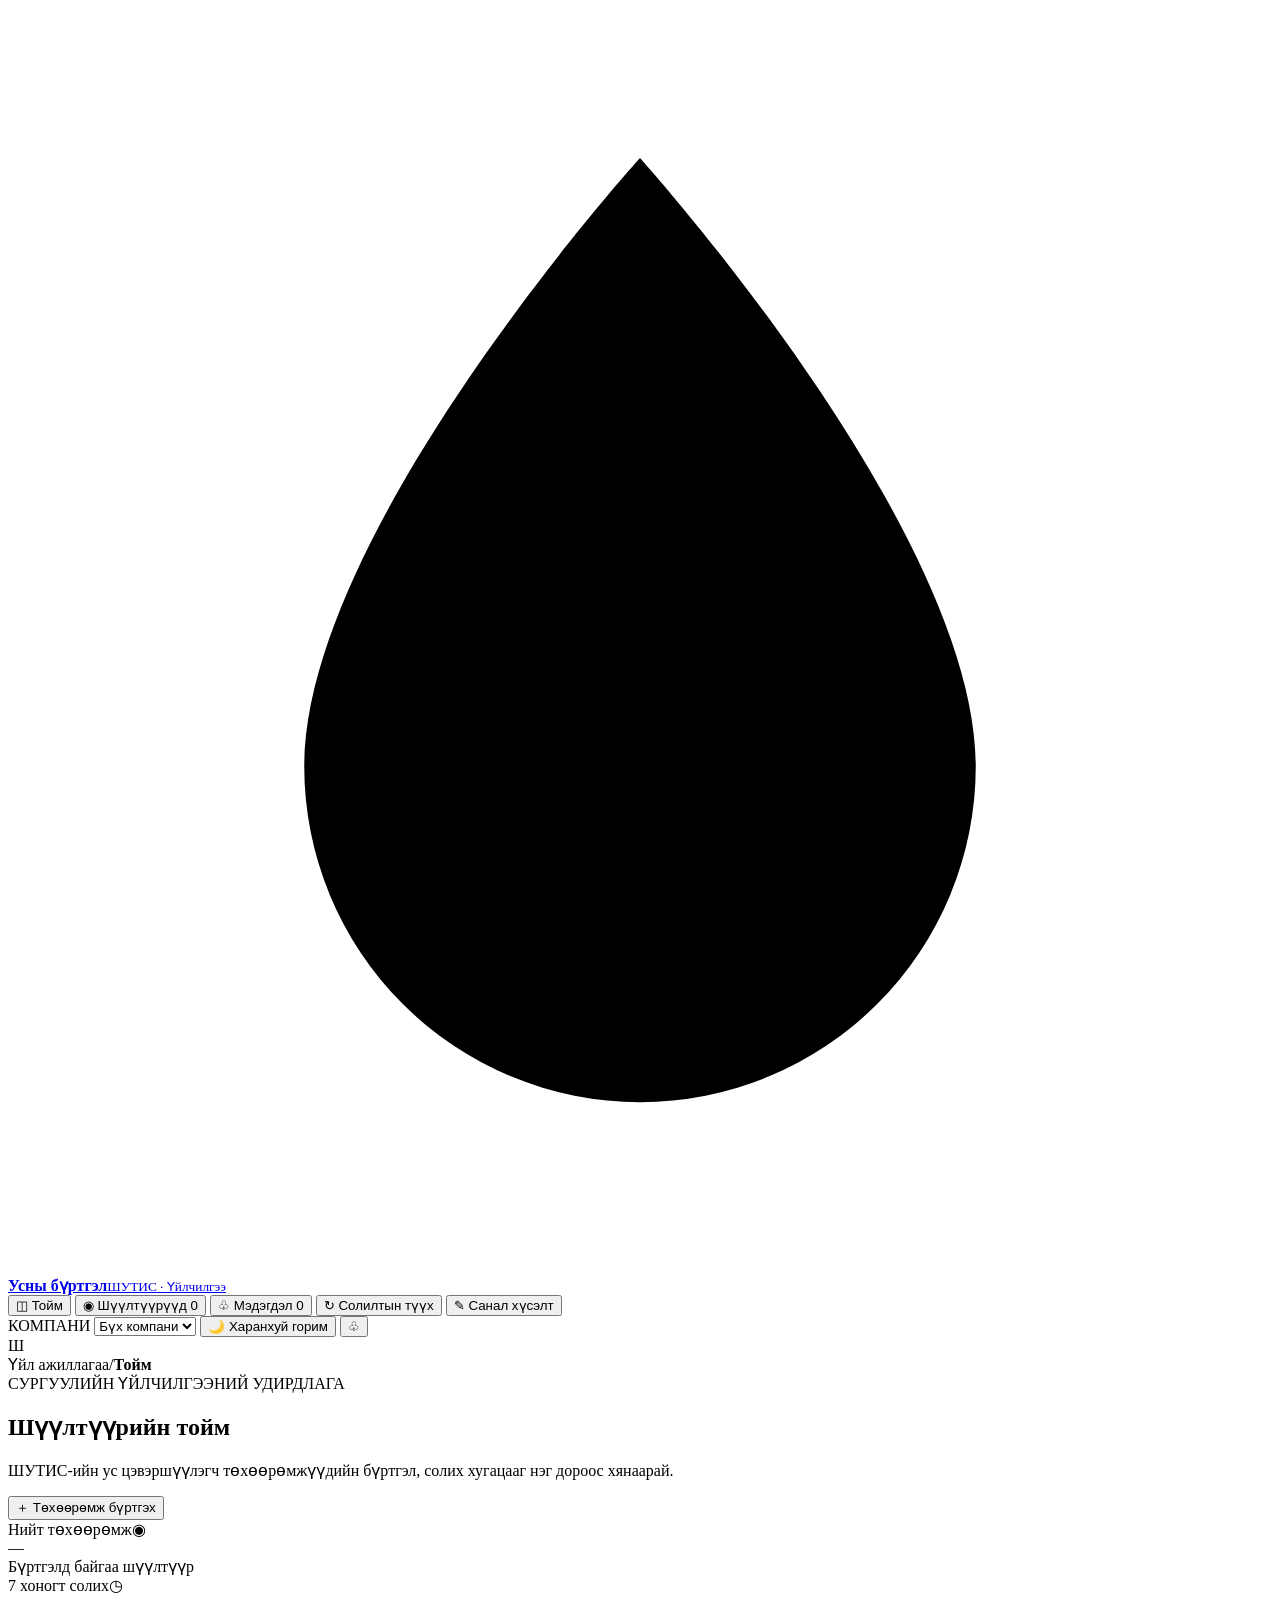
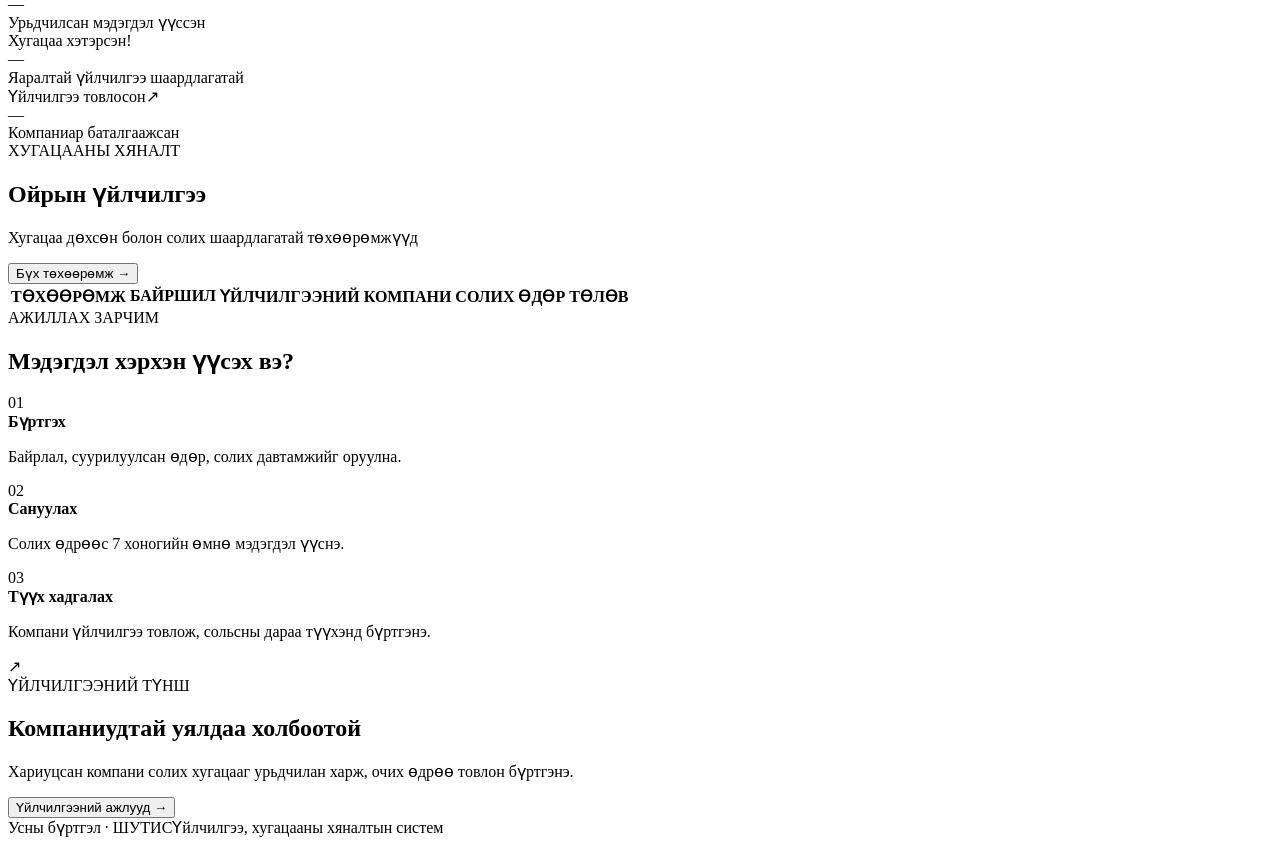
==== wwwroot/index.html @ a1508d09 "Add SHUTIS water purifier service app Co-authored-by: Copilot <223556219+Copilot@users.noreply.githu" ====
<!doctype html>
<html lang="mn">
<head>
  <meta charset="utf-8">
  <meta name="viewport" content="width=device-width, initial-scale=1">
  <meta name="theme-color" content="#f5f7f4">
  <title>Усны бүртгэл · ШУТИС</title>
  <link rel="preconnect" href="https://fonts.googleapis.com">
  <link rel="preconnect" href="https://fonts.gstatic.com" crossorigin>
  <link href="https://fonts.googleapis.com/css2?family=DM+Sans:wght@400;500;600;700&family=Manrope:wght@400;500;600;700;800&display=swap" rel="stylesheet">
  <link rel="stylesheet" href="/styles.css">
  <script src="/app.js" defer></script>
</head>
<body>
  <div class="app-shell">
    <header class="site-header">
      <a class="brand" href="#" aria-label="Усны бүртгэл нүүр хуудас">
        <span class="brand-mark"><svg viewBox="0 0 32 32" aria-hidden="true"><path d="M16 3.8S7.5 13.2 7.5 19.2a8.5 8.5 0 0 0 17 0C24.5 13.2 16 3.8 16 3.8Z"/><path d="M12 20.2a4.2 4.2 0 0 0 4.2 4.2"/></svg></span>
        <span><strong>Усны бүртгэл</strong><small>ШУТИС · Үйлчилгээ</small></span>
      </a>

      <nav class="main-nav" aria-label="Үндсэн цэс">
        <button class="nav-link active" data-view="overview"><span class="nav-icon">◫</span> Тойм</button>
        <button class="nav-link" data-view="filters"><span class="nav-icon">◉</span> Шүүлтүүрүүд <span class="nav-count" id="nav-total">0</span></button>
        <button class="nav-link" data-view="notifications"><span class="nav-icon">♧</span> Мэдэгдэл <span class="nav-count alert-count" id="nav-alerts">0</span></button>
        <button class="nav-link" data-view="history"><span class="nav-icon">↻</span> Солилтын түүх</button>
        <button class="nav-link" data-view="feedback"><span class="nav-icon">✎</span> Санал хүсэлт</button>
      </nav>

      <div class="top-actions">
        <label class="scope-picker"><span>КОМПАНИ</span>
          <select id="company-scope" aria-label="Үйлчилгээний компаниар шүүх">
            <option value="">Бүх компани</option>
          </select>
        </label>
        <button class="theme-toggle" type="button" aria-pressed="false">
          <span class="theme-icon" aria-hidden="true">🌙</span>
          <span class="theme-label">Харанхуй горим</span>
        </button>
        <button class="icon-button notification-button" data-view="notifications" aria-label="Мэдэгдэл харах">
          <span>♧</span><i id="notification-dot"></i>
        </button>
        <div class="avatar top-avatar" aria-label="ШУТИС">Ш</div>
      </div>
    </header>

    <main class="main-content">
      <div class="view-breadcrumb"><span>Үйл ажиллагаа</span><span class="breadcrumb-divider">/</span><strong id="breadcrumb-current">Тойм</strong></div>
      <section class="page-heading">
        <div>
          <div class="eyebrow"><span class="live-dot"></span> СУРГУУЛИЙН ҮЙЛЧИЛГЭЭНИЙ УДИРДЛАГА</div>
          <h1 id="page-title">Шүүлтүүрийн тойм</h1>
          <p id="page-description">ШУТИС-ийн ус цэвэршүүлэгч төхөөрөмжүүдийн бүртгэл, солих хугацааг нэг дороос хянаарай.</p>
        </div>
        <button class="primary-button" id="open-register"><span>＋</span> Төхөөрөмж бүртгэх</button>
      </section>

      <div id="error-banner" class="error-banner" role="alert" hidden></div>
      <div id="success-toast" class="success-toast" role="status" hidden></div>

      <section class="view-panel" id="overview-view">
        <div class="stat-grid" id="stat-grid">
          <article class="stat-card">
            <div class="stat-top"><span class="stat-label">Нийт төхөөрөмж</span><span class="stat-icon mint">◉</span></div>
            <div class="stat-value" id="stat-total">—</div>
            <div class="stat-foot"><span class="status-dot green"></span> Бүртгэлд байгаа шүүлтүүр</div>
          </article>
          <article class="stat-card">
            <div class="stat-top"><span class="stat-label">7 хоногт солих</span><span class="stat-icon amber">◷</span></div>
            <div class="stat-value" id="stat-due-soon">—</div>
            <div class="stat-foot"><span class="status-dot amber-dot"></span> Урьдчилсан мэдэгдэл үүссэн</div>
          </article>
          <article class="stat-card">
            <div class="stat-top"><span class="stat-label">Хугацаа хэтэрсэн</span><span class="stat-icon rose">!</span></div>
            <div class="stat-value" id="stat-overdue">—</div>
            <div class="stat-foot"><span class="status-dot red-dot"></span> Яаралтай үйлчилгээ шаардлагатай</div>
          </article>
          <article class="stat-card">
            <div class="stat-top"><span class="stat-label">Үйлчилгээ товлосон</span><span class="stat-icon blue">↗</span></div>
            <div class="stat-value" id="stat-scheduled">—</div>
            <div class="stat-foot"><span class="status-dot blue-dot"></span> Компаниар баталгаажсан</div>
          </article>
        </div>

        <section class="content-card">
          <div class="card-heading">
            <div><div class="section-kicker">ХУГАЦААНЫ ХЯНАЛТ</div><h2>Ойрын үйлчилгээ</h2><p>Хугацаа дөхсөн болон солих шаардлагатай төхөөрөмжүүд</p></div>
            <button class="outline-button" data-view="filters">Бүх төхөөрөмж <span>→</span></button>
          </div>
          <div class="table-wrap">
            <table>
              <thead><tr><th>ТӨХӨӨРӨМЖ</th><th>БАЙРШИЛ</th><th>ҮЙЛЧИЛГЭЭНИЙ КОМПАНИ</th><th>СОЛИХ ӨДӨР</th><th>ТӨЛӨВ</th><th></th></tr></thead>
              <tbody id="upcoming-body"></tbody>
            </table>
          </div>
          <div class="empty-state" id="overview-empty" hidden><span>✓</span><strong>Ойрын хугацаанд солих төхөөрөмж алга</strong><p>Шүүлтүүрүүд хэвийн ажиллаж байна.</p></div>
        </section>

        <section class="bottom-grid">
          <article class="content-card info-card">
            <div class="section-kicker">АЖИЛЛАХ ЗАРЧИМ</div><h2>Мэдэгдэл хэрхэн үүсэх вэ?</h2>
            <div class="steps">
              <div class="step"><span>01</span><div><strong>Бүртгэх</strong><p>Байрлал, суурилуулсан өдөр, солих давтамжийг оруулна.</p></div></div>
              <div class="step"><span>02</span><div><strong>Сануулах</strong><p>Солих өдрөөс 7 хоногийн өмнө мэдэгдэл үүснэ.</p></div></div>
              <div class="step"><span>03</span><div><strong>Түүх хадгалах</strong><p>Компани үйлчилгээ товлож, сольсны дараа түүхэнд бүртгэнэ.</p></div></div>
            </div>
          </article>
          <article class="content-card company-card">
            <div class="company-badge">↗</div><div class="section-kicker">ҮЙЛЧИЛГЭЭНИЙ ТҮНШ</div>
            <h2>Компаниудтай уялдаа холбоотой</h2>
            <p>Хариуцсан компани солих хугацааг урьдчилан харж, очих өдрөө товлон бүртгэнэ.</p>
            <button class="text-button" data-view="notifications">Үйлчилгээний ажлууд <span>→</span></button>
          </article>
        </section>
      </section>

      <section class="view-panel" id="filters-view" hidden>
        <section class="content-card">
          <div class="card-heading list-heading">
            <div><div class="section-kicker">ТӨХӨӨРӨМЖИЙН САН</div><h2>Бүртгэлтэй шүүлтүүрүүд</h2><p>Төхөөрөмжийн байршил болон хариуцах компанийг удирдах</p></div>
            <label class="search-box"><span>⌕</span><input id="filter-search" type="search" placeholder="Нэр, байршлаар хайх…" aria-label="Шүүлтүүр хайх"></label>
          </div>
          <div class="table-wrap">
            <table>
              <thead><tr><th>ТӨХӨӨРӨМЖ</th><th>БАЙРШИЛ</th><th>КОМПАНИ</th><th>СУУРИЛУУЛСАН</th><th>СОЛИХ ӨДӨР</th><th>ТӨЛӨВ</th><th>ҮЙЛДЭЛ</th></tr></thead>
              <tbody id="filters-body"></tbody>
            </table>
          </div>
          <div class="empty-state" id="filters-empty" hidden><span>⌕</span><strong>Төхөөрөмж олдсонгүй</strong><p>Хайлт эсвэл компанийн сонголтоо өөрчилнө үү.</p></div>
        </section>
      </section>

      <section class="view-panel" id="notifications-view" hidden>
        <section class="notification-intro"><div class="notification-symbol">♧</div><div><div class="section-kicker">7 ХОНОГИЙН ӨМНӨХ САНУУЛГА</div><h2>Солих хугацааны мэдэгдэл</h2><p>Шүүлтүүрийн солих өдөр ойртоход үйлчилгээний компанид урьдчилан сануулна.</p></div></section>
        <div class="notification-list" id="notification-list"></div>
        <div class="empty-state content-card" id="notifications-empty" hidden><span>✓</span><strong>Шинэ мэдэгдэл алга</strong><p>Хугацаа дөхсөн үед энэ хэсэгт автоматаар харагдана.</p></div>
      </section>

      <section class="view-panel" id="history-view" hidden>
        <section class="content-card">
          <div class="card-heading"><div><div class="section-kicker">ҮЙЛЧИЛГЭЭНИЙ БҮРТГЭЛ</div><h2>Солилтын түүх</h2><p>Товлосон болон гүйцэтгэсэн үйлчилгээний мэдээлэл</p></div><span class="history-count" id="history-count">0 бүртгэл</span></div>
          <div class="history-list" id="history-list"></div>
          <div class="empty-state" id="history-empty" hidden><span>↻</span><strong>Одоогоор үйлчилгээний түүх алга</strong><p>Компанийн товлолт, шүүлтүүрийн солилт энд бүртгэгдэнэ.</p></div>
        </section>
      </section>

      <section class="view-panel" id="feedback-view" hidden>
        <section class="content-card feedback-card">
          <div class="card-heading">
            <div><div class="section-kicker">ТАНЫ САНАЛ БИДЭНД ЧУХАЛ</div><h2>Санал хүсэлт илгээх</h2><p>Үйлчилгээ болон системийг сайжруулах санал, хүсэлтээ хуваалцаарай.</p></div>
          </div>
          <form id="feedback-form" class="feedback-form" novalidate>
            <div class="feedback-fields">
              <div class="feedback-field">
                <label for="feedback-name">Нэр</label>
                <input id="feedback-name" name="name" autocomplete="name" placeholder="Таны нэр" required aria-describedby="feedback-name-error">
                <p class="feedback-error" id="feedback-name-error" hidden></p>
              </div>
              <div class="feedback-field">
                <label for="feedback-email">Имэйл</label>
                <input id="feedback-email" name="email" type="email" autocomplete="email" placeholder="name@example.com" required aria-describedby="feedback-email-error">
                <p class="feedback-error" id="feedback-email-error" hidden></p>
              </div>
              <div class="feedback-field">
                <label for="feedback-category">Ангилал</label>
                <select id="feedback-category" name="category">
                  <option>Үйлчилгээ</option>
                  <option>Төхөөрөмж</option>
                  <option>Вэб систем</option>
                  <option>Бусад</option>
                </select>
              </div>
              <div class="feedback-field feedback-field-message">
                <label for="feedback-message">Санал хүсэлт</label>
                <textarea id="feedback-message" name="message" rows="5" minlength="10" maxlength="500" placeholder="Сэтгэгдлээ 10–500 тэмдэгтээр бичнэ үү…" required aria-describedby="feedback-message-error"></textarea>
                <p class="feedback-error" id="feedback-message-error" hidden></p>
              </div>
            </div>
            <div class="feedback-actions">
              <button class="primary-button" type="submit">Санал хүсэлт илгээх</button>
              <p class="feedback-status" id="feedback-status" role="status" aria-live="polite">Илгээсэн санал энэ системийн өгөгдлийн санд хадгалагдана.</p>
            </div>
          </form>
        </section>

        <section class="content-card feedback-history">
          <div class="card-heading"><div><div class="section-kicker">ӨГӨГДЛИЙН САН</div><h2>Сүүлд ирсэн саналууд</h2><p>Системд бүртгэгдсэн санал хүсэлтүүд</p></div></div>
          <div class="feedback-list" id="feedback-list"></div>
          <div class="empty-state" id="feedback-empty" hidden><span>✎</span><strong>Одоогоор санал хүсэлт ирээгүй байна</strong><p>Таны илгээсэн санал энэ хэсэгт харагдана.</p></div>
        </section>
      </section>

      <footer class="page-footer"><span>Усны бүртгэл · ШУТИС</span><span>Үйлчилгээ, хугацааны хяналтын систем</span></footer>
    </main>
  </div>

  <dialog class="modal" id="register-dialog">
    <form id="register-form">
      <div class="modal-heading"><div><div class="section-kicker">ШИНЭ БҮРТГЭЛ</div><h2>Төхөөрөмж нэмэх</h2></div><button class="close-button" type="button" data-close="register-dialog" aria-label="Хаах">×</button></div>
      <div class="form-grid">
        <label>Хөрөнгийн дугаар<input name="assetCode" placeholder="Жишээ: SHUTIS-006" required></label>
        <label>Байгууллага<input name="institution" value="ШУТИС" required></label>
        <label class="form-wide">Байрлал<input name="location" placeholder="Байр, давхар, өрөө" required></label>
        <label>Төхөөрөмжийн загвар<input name="model" placeholder="Жишээ: Aqua Pro 300" required></label>
        <label>Үйлчилгээний компани<input name="company" id="register-company" list="company-options" placeholder="Компанийн нэр" required><datalist id="company-options"></datalist></label>
        <label>Суурилуулсан өдөр<input name="installDate" type="date" required></label>
        <label>Солих давтамж (сар)<input name="intervalMonths" type="number" min="1" max="60" value="6" required></label>
      </div>
      <div class="modal-actions"><button class="outline-button" type="button" data-close="register-dialog">Болих</button><button class="primary-button" type="submit">Бүртгэх</button></div>
    </form>
  </dialog>

  <dialog class="modal" id="action-dialog">
    <form id="action-form">
      <div class="modal-heading"><div><div class="section-kicker" id="action-kicker">ҮЙЛЧИЛГЭЭ</div><h2 id="action-title">Үйлчилгээ бүртгэх</h2></div><button class="close-button" type="button" data-close="action-dialog" aria-label="Хаах">×</button></div>
      <p class="modal-context" id="action-context"></p>
      <label id="action-date-label">Өдөр<input name="date" type="date" required></label>
      <label class="note-label">Тэмдэглэл <span class="optional">(заавал биш)</span><textarea name="note" rows="3" placeholder="Үйлчилгээний тухай нэмэлт мэдээлэл"></textarea></label>
      <div class="modal-actions"><button class="outline-button" type="button" data-close="action-dialog">Болих</button><button class="primary-button" id="action-submit" type="submit">Хадгалах</button></div>
    </form>
  </dialog>
</body>
</html>
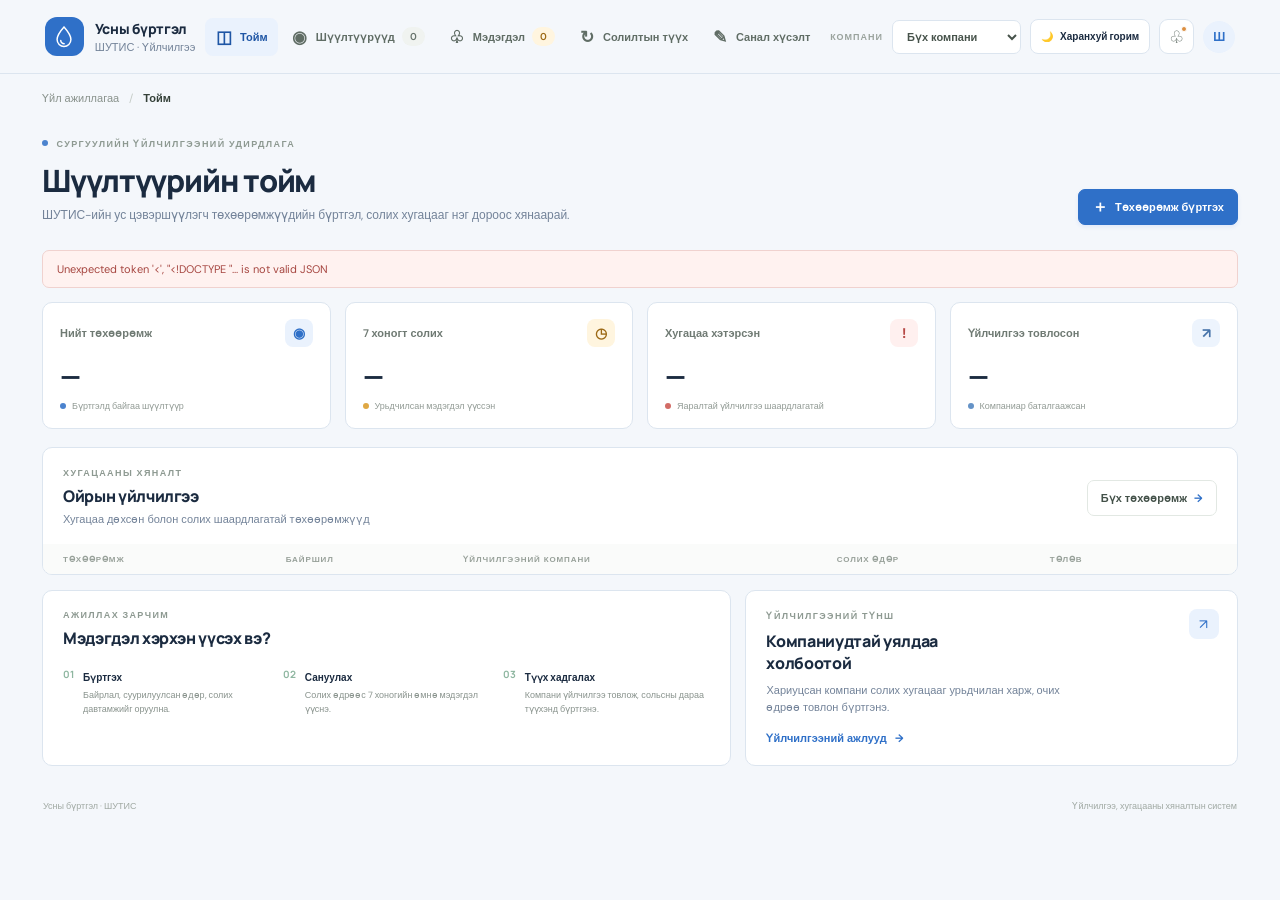
==== commit cdda78c1: "Publish static WaterCare site at repository root Co-authored-by: Copilot <223556219+Copilot@users.no" ====
--- a/wwwroot/index.html
+++ b/wwwroot/index.html
@@ -8,8 +8,8 @@
   <link rel="preconnect" href="https://fonts.googleapis.com">
   <link rel="preconnect" href="https://fonts.gstatic.com" crossorigin>
   <link href="https://fonts.googleapis.com/css2?family=DM+Sans:wght@400;500;600;700&family=Manrope:wght@400;500;600;700;800&display=swap" rel="stylesheet">
-  <link rel="stylesheet" href="/styles.css">
-  <script src="/app.js" defer></script>
+  <link rel="stylesheet" href="styles.css">
+  <script src="app.js" defer></script>
 </head>
 <body>
   <div class="app-shell">
--- a/wwwroot/styles.css
+++ b/wwwroot/styles.css
@@ -0,0 +1,315 @@
+:root {
+  color-scheme: light;
+  --ink: #1b2b40;
+  --muted: #738399;
+  --line: #dce5ef;
+  --paper: #fff;
+  --canvas: #f4f7fb;
+  --accent: #2f70c8;
+  --accent-dark: #1f56a5;
+  --accent-soft: #eaf2fd;
+  --amber: #9c6915;
+  --amber-bg: #fff5df;
+  --red: #b74946;
+  --red-bg: #fff0ef;
+  --blue: #4774aa;
+  --blue-bg: #edf4fd;
+  font-family: "DM Sans", "Segoe UI", sans-serif;
+}
+
+:root[data-theme="dark"] {
+  color-scheme: dark;
+  --ink: #e8f0fc;
+  --muted: #a4b7ce;
+  --line: #273b56;
+  --paper: #14243a;
+  --canvas: #0b172a;
+  --accent: #79aaf3;
+  --accent-dark: #99c0fa;
+  --accent-soft: #1b3454;
+  --amber: #f1c878;
+  --amber-bg: #453a26;
+  --red: #ef9a95;
+  --red-bg: #492d2d;
+  --blue: #a1c0ea;
+  --blue-bg: #293a50;
+}
+
+* { box-sizing: border-box; }
+body { margin: 0; background: var(--canvas); color: var(--ink); font-size: 14px; transition: background-color 180ms, color 180ms; }
+button, input, select, textarea { font: inherit; }
+button { cursor: pointer; }
+.app-shell { min-height: 100vh; }
+
+.site-header {
+  position: sticky; top: 0; z-index: 10; min-height: 74px; display: flex; align-items: center; justify-content: space-between;
+  gap: 18px; padding: 10px clamp(18px, 3.5vw, 48px); border-bottom: 1px solid var(--line);
+  background: color-mix(in srgb, var(--canvas) 94%, transparent); backdrop-filter: blur(14px);
+}
+.brand { display: flex; flex: 0 0 auto; align-items: center; gap: 11px; color: inherit; text-decoration: none; }
+.brand-mark { width: 39px; height: 39px; display: grid; place-items: center; border-radius: 12px; background: var(--accent); color: #fff; }
+.brand-mark svg { width: 26px; fill: none; stroke: currentColor; stroke-width: 1.8; stroke-linecap: round; }
+.brand strong, .brand small { display: block; }
+.brand strong { font: 800 14px Manrope, sans-serif; letter-spacing: -.3px; }
+.brand small { margin-top: 2px; color: var(--muted); font-size: 11px; }
+.main-nav { min-width: 0; display: flex; flex: 1; align-items: center; justify-content: center; gap: 3px; }
+.nav-link { min-height: 38px; display: flex; align-items: center; gap: 7px; padding: 0 10px; border: 0; border-radius: 8px; color: #606d65; background: transparent; text-align: left; font-size: 11px; font-weight: 600; white-space: nowrap; }
+.nav-link:hover { background: #eff5fc; color: var(--accent); }
+.nav-link.active { background: var(--accent-soft); color: var(--accent-dark); }
+.nav-icon { width: 18px; font-size: 17px; text-align: center; }
+.nav-count { margin-left: auto; min-width: 23px; padding: 3px 6px; border-radius: 12px; background: #f0f3f0; color: #67736c; font-size: 10px; text-align: center; }
+.nav-count.alert-count { background: var(--amber-bg); color: var(--amber); }
+.top-actions { display: flex; flex: 0 0 auto; align-items: center; gap: 9px; }
+.text-button { padding: 0; border: 0; background: none; color: var(--accent); font-size: 11px; font-weight: 700; }
+.text-button span { margin-left: 5px; }
+.avatar { width: 34px; height: 34px; display: grid; flex: 0 0 auto; place-items: center; border-radius: 50%; background: var(--accent-soft); color: var(--accent); font-weight: 700; }
+
+.main-content { max-width: 1520px; min-height: calc(100vh - 74px); margin: 0 auto; padding: 0 42px 25px; }
+.view-breadcrumb { display: flex; align-items: center; gap: 10px; padding-top: 17px; color: #89928c; font-size: 11px; }
+.breadcrumb-divider { color: #c4cbc6; }
+.view-breadcrumb strong { color: #354139; font-weight: 600; }
+.scope-picker { display: flex; align-items: center; gap: 9px; color: #9aa39d; font-size: 9px; font-weight: 700; letter-spacing: 1px; }
+.scope-picker select { max-width: 210px; padding: 8px 26px 8px 10px; border: 1px solid var(--line); border-radius: 7px; color: #47534b; background: #fff; font-size: 11px; letter-spacing: 0; }
+.theme-toggle { min-height: 35px; display: inline-flex; align-items: center; justify-content: center; gap: 7px; padding: 0 10px; border: 1px solid var(--line); border-radius: 8px; background: var(--paper); color: var(--ink); font-size: 10px; font-weight: 600; white-space: nowrap; }
+.theme-toggle:hover { border-color: var(--accent); }
+.icon-button { position: relative; width: 35px; height: 35px; border: 1px solid var(--line); border-radius: 9px; background: #fff; color: #59665e; font-size: 17px; }
+.icon-button i { position: absolute; top: 6px; right: 6px; width: 6px; height: 6px; border: 1px solid #fff; border-radius: 50%; background: #dc8e3f; }
+.top-avatar { width: 32px; height: 32px; font-size: 12px; }
+.page-heading { display: flex; align-items: flex-end; justify-content: space-between; gap: 20px; padding: 33px 0 25px; }
+.eyebrow, .section-kicker { color: #8d9991; font-size: 9px; font-weight: 700; letter-spacing: 1.4px; }
+.live-dot { display: inline-block; width: 6px; height: 6px; margin: 0 5px 1px 0; border-radius: 50%; background: #4b83ce; }
+h1, h2, p { margin-top: 0; }
+h1, h2 { font-family: Manrope, "Segoe UI", sans-serif; }
+h1 { margin: 9px 0 5px; font-size: clamp(24px, 2.4vw, 31px); font-weight: 800; letter-spacing: -1.1px; }
+.page-heading p { max-width: 600px; margin: 0; color: var(--muted); font-size: 12px; line-height: 1.6; }
+.primary-button, .outline-button { min-height: 36px; display: inline-flex; align-items: center; justify-content: center; gap: 7px; padding: 0 13px; border-radius: 7px; font-size: 11px; font-weight: 700; white-space: nowrap; }
+.primary-button { border: 1px solid var(--accent); background: var(--accent); color: #fff; box-shadow: 0 2px 4px #2563eb19; }
+.primary-button:hover { border-color: var(--accent-dark); background: var(--accent-dark); }
+.primary-button span { font-size: 16px; line-height: 1; }
+.outline-button { border: 1px solid #e2e8e3; background: #fff; color: #435149; }
+.outline-button:hover { border-color: #a9c8ef; color: var(--accent); }
+.outline-button span { color: var(--accent); }
+
+.stat-grid { display: grid; grid-template-columns: repeat(4, minmax(0, 1fr)); gap: 14px; margin-bottom: 18px; }
+.stat-card, .content-card { border: 1px solid var(--line); border-radius: 10px; background: var(--paper); }
+.stat-card { min-height: 127px; padding: 16px 17px 13px; }
+.stat-top { display: flex; align-items: center; justify-content: space-between; }
+.stat-label { color: #6f7a73; font-size: 11px; font-weight: 600; }
+.stat-icon { width: 28px; height: 28px; display: grid; place-items: center; border-radius: 8px; font-size: 14px; font-weight: 700; }
+.stat-icon.mint { background: var(--accent-soft); color: var(--accent); }
+.stat-icon.amber { background: var(--amber-bg); color: var(--amber); }
+.stat-icon.rose { background: var(--red-bg); color: var(--red); }
+.stat-icon.blue { background: var(--blue-bg); color: var(--blue); }
+.stat-value { margin-top: 10px; font: 800 27px Manrope, sans-serif; letter-spacing: -.7px; }
+.stat-foot { display: flex; align-items: center; gap: 6px; margin-top: 6px; color: #929b95; font-size: 9px; }
+.status-dot { width: 6px; height: 6px; border-radius: 50%; }
+.status-dot.green { background: #4b83ce; }.status-dot.amber-dot { background: #dfa844; }.status-dot.red-dot { background: #d26c66; }.status-dot.blue-dot { background: #6593c7; }
+
+.content-card { overflow: hidden; }
+.card-heading { display: flex; align-items: center; justify-content: space-between; gap: 16px; padding: 19px 20px 16px; }
+.card-heading h2, .info-card h2, .company-card h2 { margin: 6px 0 4px; font-size: 16px; font-weight: 800; letter-spacing: -.35px; }
+.card-heading p, .company-card > p { margin: 0; color: var(--muted); font-size: 11px; line-height: 1.55; }
+.table-wrap { width: 100%; overflow-x: auto; }
+table { width: 100%; border-collapse: collapse; text-align: left; white-space: nowrap; }
+thead { background: #fafbfa; }
+th { padding: 10px 12px; color: #97a099; font-size: 8px; font-weight: 700; letter-spacing: .9px; }
+th:first-child, td:first-child { padding-left: 20px; }
+td { padding: 12px; border-top: 1px solid #f0f2f0; color: #58645c; font-size: 10px; }
+tbody tr:hover { background: #fcfdfc; }
+.device-cell { display: flex; align-items: center; gap: 9px; }
+.device-icon { width: 29px; height: 29px; display: grid; flex: 0 0 auto; place-items: center; border: 1px solid #dce8f8; border-radius: 8px; background: #f1f6fd; color: var(--accent); font-size: 14px; }
+.device-cell strong, .device-cell small { display: block; }
+.device-cell strong { color: #344139; font-size: 10px; font-weight: 700; }
+.device-cell small { margin-top: 3px; color: #929b95; font-size: 9px; }
+.company-name { color: #536159; font-weight: 600; }
+.date-cell { color: #46534b; font-weight: 600; }
+.date-cell small { display: block; margin-top: 3px; color: #9aa29d; font-size: 9px; font-weight: 400; }
+.status-pill { display: inline-flex; align-items: center; gap: 5px; padding: 5px 8px; border-radius: 20px; font-size: 9px; font-weight: 700; }
+.status-pill::before { width: 5px; height: 5px; border-radius: 50%; background: currentColor; content: ""; }
+.status-pill.ok { background: #edf4fd; color: #3569a9; }.status-pill.due-soon { background: var(--amber-bg); color: var(--amber); }.status-pill.overdue { background: var(--red-bg); color: var(--red); }.status-pill.scheduled { background: var(--blue-bg); color: var(--blue); }
+.row-action { padding: 5px 8px; border: 1px solid #e1e9f2; border-radius: 5px; background: #fff; color: #526176; font-size: 9px; font-weight: 700; }
+.row-action:hover { border-color: #a9c8ef; color: var(--accent); }
+.row-actions { display: flex; gap: 5px; }
+.table-more { padding: 12px 20px; border-top: 1px solid #f0f2f0; text-align: center; }
+.table-more button { padding: 0; border: 0; background: transparent; color: var(--accent); font-size: 10px; font-weight: 700; }
+.bottom-grid { display: grid; grid-template-columns: 1.4fr 1fr; gap: 14px; margin-top: 15px; }
+.info-card { padding: 18px 20px; }
+.steps { display: grid; grid-template-columns: repeat(3, 1fr); gap: 12px; margin-top: 18px; }
+.step { display: flex; gap: 9px; }
+.step > span { color: #8eb6a0; font: 700 10px Manrope, sans-serif; }
+.step strong { font-size: 10px; }
+.step p { margin: 4px 0 0; color: #89938d; font-size: 9px; line-height: 1.5; }
+.company-card { position: relative; padding: 19px 20px; }
+.company-card h2 { max-width: 240px; margin-top: 8px; }
+.company-card > p { max-width: 300px; margin: 8px 0 12px; }
+.company-badge { position: absolute; top: 18px; right: 18px; width: 30px; height: 30px; display: grid; place-items: center; border-radius: 8px; background: var(--accent-soft); color: var(--accent); }
+
+.list-heading { min-height: 94px; }
+.search-box { width: min(250px, 35%); display: flex; align-items: center; gap: 8px; padding: 0 10px; border: 1px solid var(--line); border-radius: 7px; color: #9aa49d; }
+.search-box input { width: 100%; height: 34px; border: 0; outline: 0; color: var(--ink); background: transparent; font-size: 10px; }
+.search-box input::placeholder { color: #a5ada8; }
+.notification-intro { display: flex; align-items: center; gap: 16px; padding: 22px; border: 1px solid #f0e8d6; border-radius: 10px; background: #fffaf0; }
+.notification-symbol { width: 43px; height: 43px; display: grid; flex: 0 0 auto; place-items: center; border-radius: 12px; background: #fff0cf; color: #b27b20; font-size: 21px; }
+.notification-intro h2 { margin: 5px 0 4px; font-size: 17px; }
+.notification-intro p { margin: 0; color: #827a69; font-size: 11px; line-height: 1.5; }
+.notification-list { display: grid; gap: 10px; margin-top: 14px; }
+.notification-item { display: flex; align-items: center; gap: 14px; padding: 15px 17px; border: 1px solid var(--line); border-radius: 9px; background: #fff; }
+.notification-indicator { width: 8px; height: 8px; flex: 0 0 auto; border-radius: 50%; background: #dfa844; box-shadow: 0 0 0 4px #fff5df; }
+.notification-indicator.overdue { background: #d26c66; box-shadow: 0 0 0 4px #fff0ef; }
+.notification-copy { min-width: 0; flex: 1; }
+.notification-copy strong { display: block; color: #39473e; font-size: 11px; }
+.notification-copy p { margin: 5px 0 0; color: #87918a; font-size: 10px; }
+.notification-time { margin-top: 5px; color: #b08035; font-size: 9px; font-weight: 700; }
+.history-count { padding: 6px 9px; border-radius: 6px; background: #f3f6f3; color: #738078; font-size: 10px; }
+.history-list { padding: 0 20px; }
+.history-item { display: flex; align-items: center; gap: 12px; padding: 14px 0; border-top: 1px solid #f0f2f0; }
+.history-icon { width: 31px; height: 31px; display: grid; flex: 0 0 auto; place-items: center; border-radius: 9px; background: var(--accent-soft); color: var(--accent); }
+.history-icon.scheduled { background: var(--blue-bg); color: var(--blue); }
+.history-copy { min-width: 0; flex: 1; }
+.history-copy strong { display: block; font-size: 10px; }
+.history-copy p { margin: 4px 0 0; color: #89938d; font-size: 9px; }
+.history-date { color: #8a948e; font-size: 9px; }
+.empty-state { padding: 37px 20px; color: #849087; text-align: center; }
+.empty-state > span { width: 36px; height: 36px; display: inline-grid; place-items: center; border-radius: 50%; background: var(--accent-soft); color: var(--accent); font-size: 17px; }
+.empty-state strong { display: block; margin-top: 11px; color: #425047; font-size: 12px; }
+.empty-state p { margin: 5px 0 0; font-size: 10px; }
+.page-footer { display: flex; justify-content: space-between; margin-top: 21px; padding: 13px 1px; color: #a0a9a3; font-size: 9px; }
+.error-banner, .success-toast { margin-bottom: 14px; padding: 11px 14px; border-radius: 7px; font-size: 11px; }
+.error-banner { border: 1px solid #f0d2cf; background: #fff2f0; color: #a64640; }
+.success-toast { border: 1px solid #d4e3f7; background: #eef5ff; color: #2b5f9e; }
+
+.feedback-card { margin-bottom: 14px; }
+.feedback-form { max-width: 860px; margin: 0 20px 20px; padding: 20px; border: 1px solid #e0e9f5; border-radius: 10px; background: radial-gradient(ellipse at top right, #2f70c812, transparent 55%), var(--paper); }
+.feedback-fields { display: grid; grid-template-columns: repeat(2, minmax(0, 1fr)); gap: 14px; }
+.feedback-field { display: grid; align-content: start; gap: 6px; }
+.feedback-field label { color: #536158; font-size: 10px; font-weight: 700; }
+.feedback-field input, .feedback-field select, .feedback-field textarea { width: 100%; min-height: 38px; padding: 9px 10px; border: 1px solid var(--line); border-radius: 7px; outline: 0; background: var(--canvas); color: var(--ink); font-size: 11px; }
+.feedback-field textarea { min-height: 112px; resize: vertical; }
+.feedback-field input:focus, .feedback-field select:focus, .feedback-field textarea:focus { border-color: var(--accent); box-shadow: 0 0 0 3px #2f70c819; }
+.feedback-field [aria-invalid="true"] { border-color: #b74946; }
+.feedback-field-message { grid-column: 1 / -1; }
+.feedback-error { margin: 0; color: #b74946; font-size: 10px; }
+.feedback-actions { display: flex; flex-wrap: wrap; align-items: center; gap: 13px; margin-top: 15px; }
+.feedback-status { min-height: 1.5em; margin: 0; color: var(--muted); font-size: 10px; }
+.feedback-history { margin-bottom: 10px; }
+.feedback-list { padding: 0 20px; }
+.feedback-item { padding: 13px 0; border-top: 1px solid var(--line); }
+.feedback-item-top { display: flex; align-items: center; justify-content: space-between; gap: 12px; }
+.feedback-item-top strong { font-size: 11px; }
+.feedback-item-top span { color: var(--muted); font-size: 9px; }
+.feedback-item p { margin: 7px 0 0; color: #657269; font-size: 10px; line-height: 1.6; white-space: pre-wrap; overflow-wrap: anywhere; }
+
+.modal { width: min(520px, calc(100vw - 28px)); max-height: calc(100vh - 32px); padding: 22px; overflow-y: auto; border: 1px solid var(--line); border-radius: 13px; background: #fff; color: var(--ink); box-shadow: 0 18px 70px #1c33244a; }
+.modal::backdrop { background: #1e2b2380; backdrop-filter: blur(2px); }
+.modal-heading { display: flex; align-items: flex-start; justify-content: space-between; margin-bottom: 18px; }
+.modal-heading h2 { margin: 5px 0 0; font-size: 19px; }
+.close-button { width: 29px; height: 29px; border: 1px solid var(--line); border-radius: 7px; background: #fff; color: #737f77; font-size: 19px; line-height: 1; }
+.form-grid { display: grid; grid-template-columns: 1fr 1fr; gap: 13px; }
+.modal label { display: grid; gap: 6px; margin-bottom: 13px; color: #536158; font-size: 10px; font-weight: 700; }
+.modal input, .modal select, .modal textarea { width: 100%; min-height: 37px; padding: 8px 10px; border: 1px solid #e1e8e2; border-radius: 6px; outline: 0; background: #fff; color: #39473e; font-size: 11px; font-weight: 400; }
+.modal input:focus, .modal select:focus, .modal textarea:focus { border-color: var(--accent); box-shadow: 0 0 0 3px #2f70c814; }
+.modal textarea { resize: vertical; }
+.form-wide { grid-column: 1 / -1; }
+.modal-actions { display: flex; justify-content: flex-end; gap: 8px; margin-top: 8px; padding-top: 14px; border-top: 1px solid #eef1ee; }
+.modal-context { margin: -5px 0 16px; color: #748078; font-size: 11px; line-height: 1.6; }
+.optional { color: #9ba49e; font-weight: 400; }
+.note-label { margin-top: 8px; }
+
+:root[data-theme="dark"] .site-header { background: color-mix(in srgb, var(--canvas) 94%, transparent); }
+:root[data-theme="dark"] .nav-link { color: #a4b7ce; }
+:root[data-theme="dark"] .nav-link:hover, :root[data-theme="dark"] .nav-link.active { background: #1b3454; color: #c7ddff; }
+:root[data-theme="dark"] .nav-count { background: #253850; color: #c0d0e4; }
+:root[data-theme="dark"] .view-breadcrumb, :root[data-theme="dark"] .view-breadcrumb strong { color: #a4b7ce; }
+:root[data-theme="dark"] .scope-picker select, :root[data-theme="dark"] .icon-button,
+:root[data-theme="dark"] .outline-button, :root[data-theme="dark"] .row-action,
+:root[data-theme="dark"] .modal, :root[data-theme="dark"] .close-button { border-color: var(--line); background: var(--paper); color: var(--ink); }
+:root[data-theme="dark"] .stat-card, :root[data-theme="dark"] .content-card,
+:root[data-theme="dark"] .notification-item { border-color: var(--line); background: var(--paper); color: var(--ink); }
+:root[data-theme="dark"] .nav-link.active { color: #c1e0c8; }
+:root[data-theme="dark"] .stat-label, :root[data-theme="dark"] .device-cell strong,
+:root[data-theme="dark"] .company-name, :root[data-theme="dark"] .date-cell,
+:root[data-theme="dark"] .feedback-field label { color: var(--ink); }
+:root[data-theme="dark"] .device-icon, :root[data-theme="dark"] .avatar { border-color: var(--line); background: var(--accent-soft); color: var(--accent); }
+:root[data-theme="dark"] thead, :root[data-theme="dark"] .search-box { border-color: var(--line); background: #101f33; }
+:root[data-theme="dark"] th, :root[data-theme="dark"] td { border-color: var(--line); color: #c4d0e2; }
+:root[data-theme="dark"] tbody tr:hover { background: #1b2c43; }
+:root[data-theme="dark"] .status-pill.ok { background: #1b3454; color: #b4d2ff; }
+:root[data-theme="dark"] .status-pill.due-soon { background: var(--amber-bg); color: var(--amber); }
+:root[data-theme="dark"] .status-pill.overdue { background: var(--red-bg); color: var(--red); }
+:root[data-theme="dark"] .status-pill.scheduled { background: var(--blue-bg); color: var(--blue); }
+:root[data-theme="dark"] .notification-intro { border-color: #594c32; background: #302a1f; }
+:root[data-theme="dark"] .notification-intro p, :root[data-theme="dark"] .feedback-item p,
+:root[data-theme="dark"] .step p, :root[data-theme="dark"] .page-heading p { color: var(--muted); }
+:root[data-theme="dark"] .notification-symbol { background: #453a26; color: var(--amber); }
+:root[data-theme="dark"] .history-count { background: #253850; color: var(--muted); }
+:root[data-theme="dark"] .feedback-form { border-color: var(--line); background: radial-gradient(ellipse at top right, #79aaf318, transparent 55%), var(--paper); }
+:root[data-theme="dark"] .feedback-field input, :root[data-theme="dark"] .feedback-field select,
+:root[data-theme="dark"] .feedback-field textarea, :root[data-theme="dark"] .modal input,
+:root[data-theme="dark"] .modal select, :root[data-theme="dark"] .modal textarea { border-color: var(--line); background: var(--canvas); color: var(--ink); }
+:root[data-theme="dark"] .feedback-item { border-color: var(--line); }
+:root[data-theme="dark"] .feedback-item-top span { color: var(--muted); }
+:root[data-theme="dark"] .success-toast { border-color: #28466a; background: #152b47; color: #b7d1f6; }
+
+[hidden] { display: none !important; }
+
+@media (max-width: 1080px) {
+  .site-header { flex-wrap: wrap; gap: 8px 14px; padding-top: 10px; padding-bottom: 9px; }
+  .main-nav { order: 3; flex-basis: 100%; justify-content: flex-start; overflow-x: auto; }
+  .main-content { padding-right: 24px; padding-left: 24px; }
+  .stat-grid { grid-template-columns: repeat(2, minmax(0, 1fr)); }
+  .bottom-grid { grid-template-columns: 1fr; }
+}
+@media (max-width: 700px) {
+  .site-header { gap: 8px; padding: 10px 14px 8px; }
+  .brand { gap: 8px; }
+  .brand-mark { width: 34px; height: 34px; }
+  .brand strong { font-size: 12px; }
+  .brand small { font-size: 9px; }
+  .top-actions { gap: 6px; }
+  .scope-picker > span, .top-avatar, .theme-label { display: none; }
+  .scope-picker select { max-width: 112px; padding: 7px 20px 7px 7px; font-size: 9px; }
+  .theme-toggle { width: 35px; padding: 0; }
+  .main-nav { gap: 2px; }
+  .nav-link { min-height: 36px; padding: 0 8px; gap: 5px; font-size: 9px; }
+  .nav-icon { width: 14px; font-size: 13px; }
+  .nav-count { display: none; }
+  .main-content { padding: 0 14px 18px; }
+  .view-breadcrumb { padding-top: 13px; font-size: 9px; }
+  .page-heading { align-items: flex-start; padding: 25px 0 17px; }
+  .eyebrow { font-size: 8px; }
+  h1 { font-size: 23px; }
+  .page-heading p { font-size: 10px; }
+  .page-heading .primary-button { min-height: 33px; padding: 0 9px; font-size: 9px; }
+  .page-heading .primary-button span { font-size: 14px; }
+  .stat-grid { gap: 9px; margin-bottom: 12px; }
+  .stat-card { min-height: 112px; padding: 12px; }
+  .stat-label { font-size: 10px; }
+  .stat-value { font-size: 23px; }
+  .stat-foot { font-size: 8px; }
+  .card-heading { align-items: flex-start; padding: 15px 13px 12px; }
+  .card-heading h2, .info-card h2, .company-card h2 { font-size: 14px; }
+  .card-heading p { font-size: 9px; }
+  .card-heading > .outline-button { min-height: 31px; padding: 0 8px; font-size: 9px; }
+  th { padding: 9px; font-size: 7px; }
+  td { padding: 10px 9px; }
+  th:first-child, td:first-child { padding-left: 12px; }
+  .steps { grid-template-columns: 1fr; gap: 11px; }
+  .info-card, .company-card { padding: 15px; }
+  .list-heading { flex-direction: column; }
+  .search-box { width: 100%; }
+  .notification-intro { align-items: flex-start; gap: 11px; padding: 15px; }
+  .notification-symbol { width: 35px; height: 35px; }
+  .notification-intro h2 { font-size: 14px; }
+  .notification-intro p { font-size: 9px; }
+  .notification-item { flex-wrap: wrap; gap: 10px; padding: 12px; }
+  .notification-copy p { line-height: 1.5; }
+  .notification-item .row-actions { width: 100%; padding-left: 18px; }
+  .history-list { padding: 0 13px; }
+  .history-date { align-self: flex-start; padding-top: 4px; }
+  .page-footer { font-size: 8px; }
+  .feedback-form { margin: 0 12px 12px; padding: 14px; }
+  .feedback-fields { grid-template-columns: 1fr; gap: 11px; }
+  .feedback-field-message { grid-column: auto; }
+  .feedback-list { padding: 0 13px; }
+  .feedback-item-top { align-items: flex-start; flex-direction: column; gap: 4px; }
+}
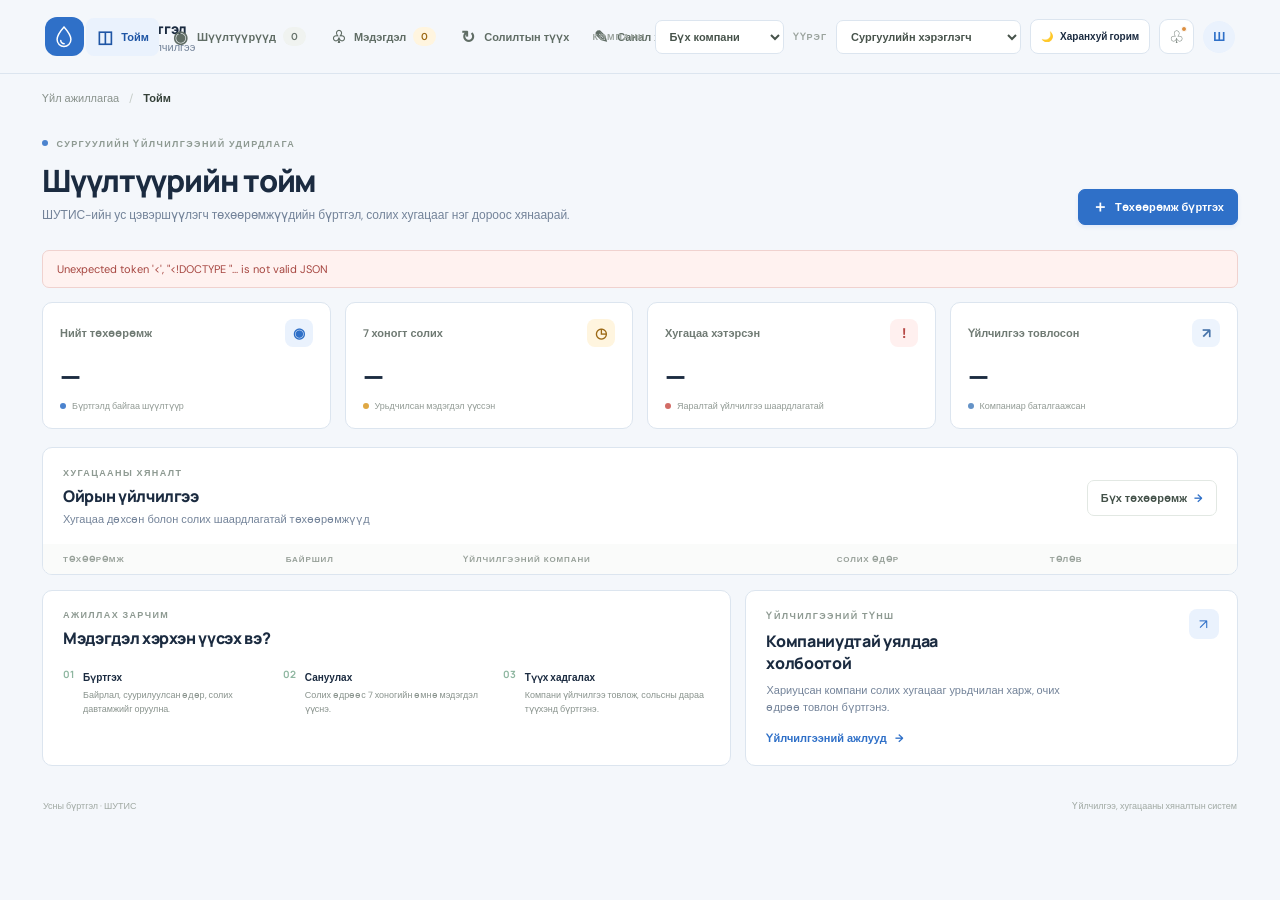
==== commit d6191a2d: "Add three-step filter replacement approvals Co-authored-by: Copilot <223556219+Copilot@users.noreply" ====
--- a/wwwroot/index.html
+++ b/wwwroot/index.html
@@ -33,6 +33,13 @@
             <option value="">Бүх компани</option>
           </select>
         </label>
+        <label class="role-picker"><span>ҮҮРЭГ</span>
+          <select id="actor-role" aria-label="Demo хэрэглэгчийн үүрэг">
+            <option value="user">Сургуулийн хэрэглэгч</option>
+            <option value="company">Үйлчилгээний компани</option>
+            <option value="admin">Админ</option>
+          </select>
+        </label>
         <button class="theme-toggle" type="button" aria-pressed="false">
           <span class="theme-icon" aria-hidden="true">🌙</span>
           <span class="theme-label">Харанхуй горим</span>
@@ -138,7 +145,7 @@
 
       <section class="view-panel" id="history-view" hidden>
         <section class="content-card">
-          <div class="card-heading"><div><div class="section-kicker">ҮЙЛЧИЛГЭЭНИЙ БҮРТГЭЛ</div><h2>Солилтын түүх</h2><p>Товлосон болон гүйцэтгэсэн үйлчилгээний мэдээлэл</p></div><span class="history-count" id="history-count">0 бүртгэл</span></div>
+          <div class="card-heading"><div><div class="section-kicker">ҮЙЛЧИЛГЭЭНИЙ БҮРТГЭЛ</div><h2>Солилтын түүх</h2><p>Зөвшөөрөл, төлбөр, админы баталгаажуулалт болон гүйцэтгэсэн үйлчилгээ</p></div><span class="history-count" id="history-count">0 бүртгэл</span></div>
           <div class="history-list" id="history-list"></div>
           <div class="empty-state" id="history-empty" hidden><span>↻</span><strong>Одоогоор үйлчилгээний түүх алга</strong><p>Компанийн товлолт, шүүлтүүрийн солилт энд бүртгэгдэнэ.</p></div>
         </section>
--- a/wwwroot/styles.css
+++ b/wwwroot/styles.css
@@ -68,8 +68,8 @@
 .view-breadcrumb { display: flex; align-items: center; gap: 10px; padding-top: 17px; color: #89928c; font-size: 11px; }
 .breadcrumb-divider { color: #c4cbc6; }
 .view-breadcrumb strong { color: #354139; font-weight: 600; }
-.scope-picker { display: flex; align-items: center; gap: 9px; color: #9aa39d; font-size: 9px; font-weight: 700; letter-spacing: 1px; }
-.scope-picker select { max-width: 210px; padding: 8px 26px 8px 10px; border: 1px solid var(--line); border-radius: 7px; color: #47534b; background: #fff; font-size: 11px; letter-spacing: 0; }
+.scope-picker, .role-picker { display: flex; align-items: center; gap: 9px; color: #9aa39d; font-size: 9px; font-weight: 700; letter-spacing: 1px; }
+.scope-picker select, .role-picker select { max-width: 210px; padding: 8px 26px 8px 10px; border: 1px solid var(--line); border-radius: 7px; color: #47534b; background: #fff; font-size: 11px; letter-spacing: 0; }
 .theme-toggle { min-height: 35px; display: inline-flex; align-items: center; justify-content: center; gap: 7px; padding: 0 10px; border: 1px solid var(--line); border-radius: 8px; background: var(--paper); color: var(--ink); font-size: 10px; font-weight: 600; white-space: nowrap; }
 .theme-toggle:hover { border-color: var(--accent); }
 .icon-button { position: relative; width: 35px; height: 35px; border: 1px solid var(--line); border-radius: 9px; background: #fff; color: #59665e; font-size: 17px; }
@@ -127,9 +127,14 @@
 .status-pill { display: inline-flex; align-items: center; gap: 5px; padding: 5px 8px; border-radius: 20px; font-size: 9px; font-weight: 700; }
 .status-pill::before { width: 5px; height: 5px; border-radius: 50%; background: currentColor; content: ""; }
 .status-pill.ok { background: #edf4fd; color: #3569a9; }.status-pill.due-soon { background: var(--amber-bg); color: var(--amber); }.status-pill.overdue { background: var(--red-bg); color: var(--red); }.status-pill.scheduled { background: var(--blue-bg); color: var(--blue); }
+.status-pill.replaced { background: #e9f1fb; color: #3569a9; }
 .row-action { padding: 5px 8px; border: 1px solid #e1e9f2; border-radius: 5px; background: #fff; color: #526176; font-size: 9px; font-weight: 700; }
 .row-action:hover { border-color: #a9c8ef; color: var(--accent); }
 .row-actions { display: flex; gap: 5px; }
+.approval-cell { display: grid; gap: 6px; min-width: 135px; }
+.approval-checklist { display: flex; flex-wrap: wrap; gap: 4px; margin-top: 8px; }
+.approval-step { padding: 3px 6px; border-radius: 10px; background: #f0f3f6; color: #75808a; font-size: 8px; white-space: nowrap; }
+.approval-step.complete { background: #e9f1fb; color: #3569a9; }
 .table-more { padding: 12px 20px; border-top: 1px solid #f0f2f0; text-align: center; }
 .table-more button { padding: 0; border: 0; background: transparent; color: var(--accent); font-size: 10px; font-weight: 700; }
 .bottom-grid { display: grid; grid-template-columns: 1.4fr 1fr; gap: 14px; margin-top: 15px; }
@@ -220,7 +225,7 @@
 :root[data-theme="dark"] .nav-link:hover, :root[data-theme="dark"] .nav-link.active { background: #1b3454; color: #c7ddff; }
 :root[data-theme="dark"] .nav-count { background: #253850; color: #c0d0e4; }
 :root[data-theme="dark"] .view-breadcrumb, :root[data-theme="dark"] .view-breadcrumb strong { color: #a4b7ce; }
-:root[data-theme="dark"] .scope-picker select, :root[data-theme="dark"] .icon-button,
+:root[data-theme="dark"] .scope-picker select, :root[data-theme="dark"] .role-picker select, :root[data-theme="dark"] .icon-button,
 :root[data-theme="dark"] .outline-button, :root[data-theme="dark"] .row-action,
 :root[data-theme="dark"] .modal, :root[data-theme="dark"] .close-button { border-color: var(--line); background: var(--paper); color: var(--ink); }
 :root[data-theme="dark"] .stat-card, :root[data-theme="dark"] .content-card,
@@ -237,6 +242,9 @@
 :root[data-theme="dark"] .status-pill.due-soon { background: var(--amber-bg); color: var(--amber); }
 :root[data-theme="dark"] .status-pill.overdue { background: var(--red-bg); color: var(--red); }
 :root[data-theme="dark"] .status-pill.scheduled { background: var(--blue-bg); color: var(--blue); }
+:root[data-theme="dark"] .status-pill.replaced { background: #1b3454; color: #b4d2ff; }
+:root[data-theme="dark"] .approval-step { background: #253850; color: #afbdd0; }
+:root[data-theme="dark"] .approval-step.complete { background: #1b3454; color: #b4d2ff; }
 :root[data-theme="dark"] .notification-intro { border-color: #594c32; background: #302a1f; }
 :root[data-theme="dark"] .notification-intro p, :root[data-theme="dark"] .feedback-item p,
 :root[data-theme="dark"] .step p, :root[data-theme="dark"] .page-heading p { color: var(--muted); }
@@ -266,8 +274,8 @@
   .brand strong { font-size: 12px; }
   .brand small { font-size: 9px; }
   .top-actions { gap: 6px; }
-  .scope-picker > span, .top-avatar, .theme-label { display: none; }
-  .scope-picker select { max-width: 112px; padding: 7px 20px 7px 7px; font-size: 9px; }
+  .scope-picker > span, .role-picker > span, .top-avatar, .theme-label { display: none; }
+  .scope-picker select, .role-picker select { max-width: 112px; padding: 7px 20px 7px 7px; font-size: 9px; }
   .theme-toggle { width: 35px; padding: 0; }
   .main-nav { gap: 2px; }
   .nav-link { min-height: 36px; padding: 0 8px; gap: 5px; font-size: 9px; }
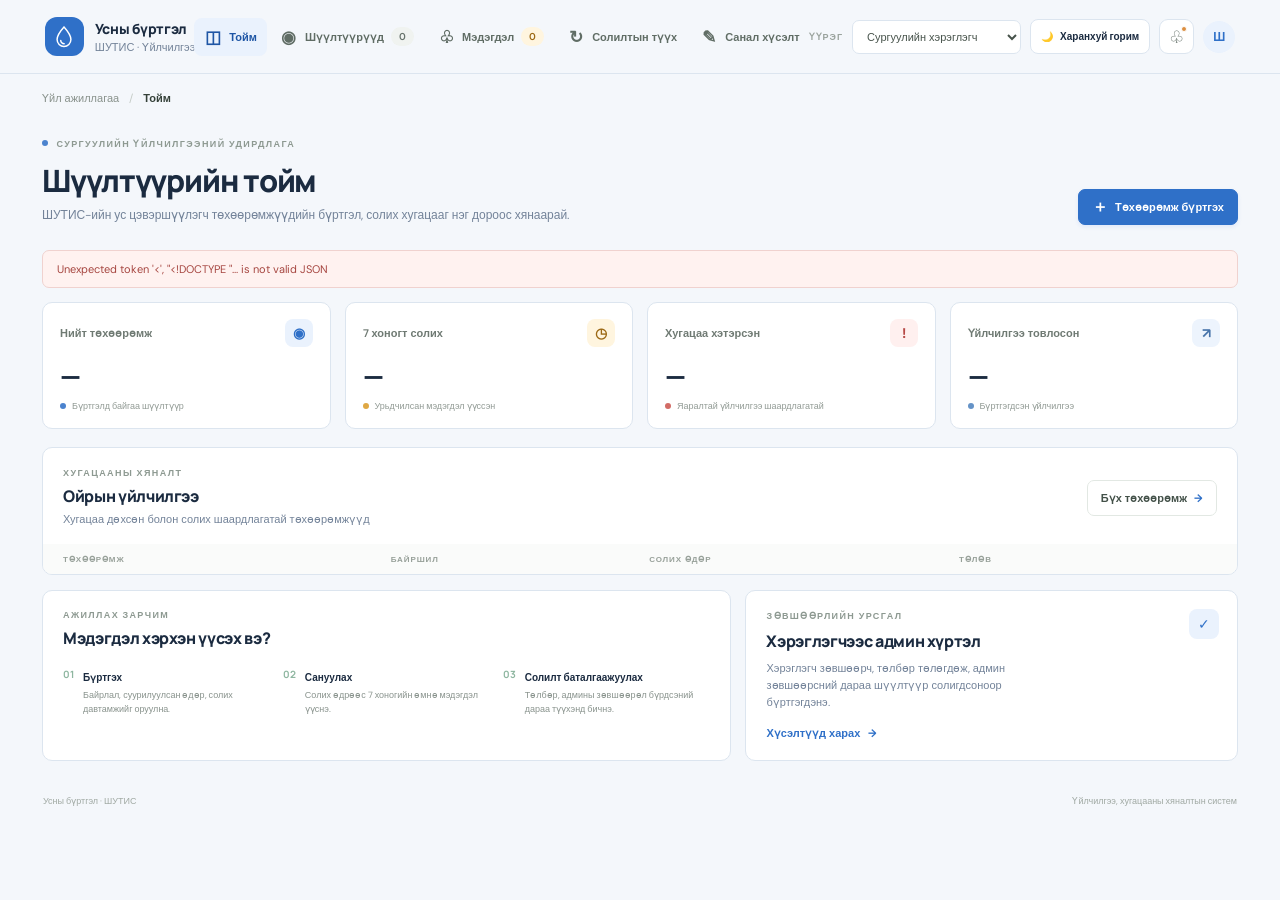
==== commit a7890385: "Add upcoming water filter service and approval flow Co-authored-by: Copilot <223556219+Copilot@users" ====
--- a/wwwroot/index.html
+++ b/wwwroot/index.html
@@ -28,15 +28,9 @@
       </nav>
 
       <div class="top-actions">
-        <label class="scope-picker"><span>КОМПАНИ</span>
-          <select id="company-scope" aria-label="Үйлчилгээний компаниар шүүх">
-            <option value="">Бүх компани</option>
-          </select>
-        </label>
         <label class="role-picker"><span>ҮҮРЭГ</span>
           <select id="actor-role" aria-label="Demo хэрэглэгчийн үүрэг">
             <option value="user">Сургуулийн хэрэглэгч</option>
-            <option value="company">Үйлчилгээний компани</option>
             <option value="admin">Админ</option>
           </select>
         </label>
@@ -85,7 +79,7 @@
           <article class="stat-card">
             <div class="stat-top"><span class="stat-label">Үйлчилгээ товлосон</span><span class="stat-icon blue">↗</span></div>
             <div class="stat-value" id="stat-scheduled">—</div>
-            <div class="stat-foot"><span class="status-dot blue-dot"></span> Компаниар баталгаажсан</div>
+            <div class="stat-foot"><span class="status-dot blue-dot"></span> Бүртгэгдсэн үйлчилгээ</div>
           </article>
         </div>
 
@@ -96,7 +90,7 @@
           </div>
           <div class="table-wrap">
             <table>
-              <thead><tr><th>ТӨХӨӨРӨМЖ</th><th>БАЙРШИЛ</th><th>ҮЙЛЧИЛГЭЭНИЙ КОМПАНИ</th><th>СОЛИХ ӨДӨР</th><th>ТӨЛӨВ</th><th></th></tr></thead>
+              <thead><tr><th>ТӨХӨӨРӨМЖ</th><th>БАЙРШИЛ</th><th>СОЛИХ ӨДӨР</th><th>ТӨЛӨВ</th><th></th></tr></thead>
               <tbody id="upcoming-body"></tbody>
             </table>
           </div>
@@ -109,14 +103,14 @@
             <div class="steps">
               <div class="step"><span>01</span><div><strong>Бүртгэх</strong><p>Байрлал, суурилуулсан өдөр, солих давтамжийг оруулна.</p></div></div>
               <div class="step"><span>02</span><div><strong>Сануулах</strong><p>Солих өдрөөс 7 хоногийн өмнө мэдэгдэл үүснэ.</p></div></div>
-              <div class="step"><span>03</span><div><strong>Түүх хадгалах</strong><p>Компани үйлчилгээ товлож, сольсны дараа түүхэнд бүртгэнэ.</p></div></div>
+              <div class="step"><span>03</span><div><strong>Солилт баталгаажуулах</strong><p>Төлбөр, админы зөвшөөрөл бүрдсэний дараа түүхэнд бичнэ.</p></div></div>
             </div>
           </article>
-          <article class="content-card company-card">
-            <div class="company-badge">↗</div><div class="section-kicker">ҮЙЛЧИЛГЭЭНИЙ ТҮНШ</div>
-            <h2>Компаниудтай уялдаа холбоотой</h2>
-            <p>Хариуцсан компани солих хугацааг урьдчилан харж, очих өдрөө товлон бүртгэнэ.</p>
-            <button class="text-button" data-view="notifications">Үйлчилгээний ажлууд <span>→</span></button>
+          <article class="content-card workflow-card">
+            <div class="workflow-badge">✓</div><div class="section-kicker">ЗӨВШӨӨРЛИЙН УРСГАЛ</div>
+            <h2>Хэрэглэгчээс админ хүртэл</h2>
+            <p>Хэрэглэгч зөвшөөрч, төлбөр төлөгдөж, админ зөвшөөрсний дараа шүүлтүүр солигдсоноор бүртгэгдэнэ.</p>
+            <button class="text-button" data-view="notifications">Хүсэлтүүд харах <span>→</span></button>
           </article>
         </section>
       </section>
@@ -124,21 +118,21 @@
       <section class="view-panel" id="filters-view" hidden>
         <section class="content-card">
           <div class="card-heading list-heading">
-            <div><div class="section-kicker">ТӨХӨӨРӨМЖИЙН САН</div><h2>Бүртгэлтэй шүүлтүүрүүд</h2><p>Төхөөрөмжийн байршил болон хариуцах компанийг удирдах</p></div>
+            <div><div class="section-kicker">ТӨХӨӨРӨМЖИЙН САН</div><h2>Бүртгэлтэй шүүлтүүрүүд</h2><p>Төхөөрөмжийн байршил болон солих хугацааг хянана</p></div>
             <label class="search-box"><span>⌕</span><input id="filter-search" type="search" placeholder="Нэр, байршлаар хайх…" aria-label="Шүүлтүүр хайх"></label>
           </div>
           <div class="table-wrap">
             <table>
-              <thead><tr><th>ТӨХӨӨРӨМЖ</th><th>БАЙРШИЛ</th><th>КОМПАНИ</th><th>СУУРИЛУУЛСАН</th><th>СОЛИХ ӨДӨР</th><th>ТӨЛӨВ</th><th>ҮЙЛДЭЛ</th></tr></thead>
+              <thead><tr><th>ТӨХӨӨРӨМЖ</th><th>БАЙРШИЛ</th><th>СУУРИЛУУЛСАН</th><th>СОЛИХ ӨДӨР</th><th>ТӨЛӨВ</th><th>ҮЙЛДЭЛ</th></tr></thead>
               <tbody id="filters-body"></tbody>
             </table>
           </div>
-          <div class="empty-state" id="filters-empty" hidden><span>⌕</span><strong>Төхөөрөмж олдсонгүй</strong><p>Хайлт эсвэл компанийн сонголтоо өөрчилнө үү.</p></div>
+          <div class="empty-state" id="filters-empty" hidden><span>⌕</span><strong>Төхөөрөмж олдсонгүй</strong><p>Хайлтын үгээ өөрчилж дахин оролдоно уу.</p></div>
         </section>
       </section>
 
       <section class="view-panel" id="notifications-view" hidden>
-        <section class="notification-intro"><div class="notification-symbol">♧</div><div><div class="section-kicker">7 ХОНОГИЙН ӨМНӨХ САНУУЛГА</div><h2>Солих хугацааны мэдэгдэл</h2><p>Шүүлтүүрийн солих өдөр ойртоход үйлчилгээний компанид урьдчилан сануулна.</p></div></section>
+        <section class="notification-intro"><div class="notification-symbol">♧</div><div><div class="section-kicker">7 ХОНОГИЙН ӨМНӨХ САНУУЛГА</div><h2>Солих хугацааны мэдэгдэл</h2><p>Шүүлтүүр солих хугацаа дөхөхөд хэрэглэгч хүсэлтээ шийдвэрлэнэ.</p></div></section>
         <div class="notification-list" id="notification-list"></div>
         <div class="empty-state content-card" id="notifications-empty" hidden><span>✓</span><strong>Шинэ мэдэгдэл алга</strong><p>Хугацаа дөхсөн үед энэ хэсэгт автоматаар харагдана.</p></div>
       </section>
@@ -147,7 +141,7 @@
         <section class="content-card">
           <div class="card-heading"><div><div class="section-kicker">ҮЙЛЧИЛГЭЭНИЙ БҮРТГЭЛ</div><h2>Солилтын түүх</h2><p>Зөвшөөрөл, төлбөр, админы баталгаажуулалт болон гүйцэтгэсэн үйлчилгээ</p></div><span class="history-count" id="history-count">0 бүртгэл</span></div>
           <div class="history-list" id="history-list"></div>
-          <div class="empty-state" id="history-empty" hidden><span>↻</span><strong>Одоогоор үйлчилгээний түүх алга</strong><p>Компанийн товлолт, шүүлтүүрийн солилт энд бүртгэгдэнэ.</p></div>
+          <div class="empty-state" id="history-empty" hidden><span>↻</span><strong>Одоогоор үйлчилгээний түүх алга</strong><p>Зөвшөөрөл болон шүүлтүүрийн солилт энд бүртгэгдэнэ.</p></div>
         </section>
       </section>
 
@@ -209,7 +203,6 @@
         <label>Байгууллага<input name="institution" value="ШУТИС" required></label>
         <label class="form-wide">Байрлал<input name="location" placeholder="Байр, давхар, өрөө" required></label>
         <label>Төхөөрөмжийн загвар<input name="model" placeholder="Жишээ: Aqua Pro 300" required></label>
-        <label>Үйлчилгээний компани<input name="company" id="register-company" list="company-options" placeholder="Компанийн нэр" required><datalist id="company-options"></datalist></label>
         <label>Суурилуулсан өдөр<input name="installDate" type="date" required></label>
         <label>Солих давтамж (сар)<input name="intervalMonths" type="number" min="1" max="60" value="6" required></label>
       </div>
@@ -226,5 +219,22 @@
       <div class="modal-actions"><button class="outline-button" type="button" data-close="action-dialog">Болих</button><button class="primary-button" id="action-submit" type="submit">Хадгалах</button></div>
     </form>
   </dialog>
+
+  <dialog class="modal payment-modal" id="payment-dialog">
+    <div class="modal-heading">
+      <div><div class="section-kicker">DEMO ТӨЛБӨР</div><h2>QR код уншуулна уу</h2></div>
+      <button class="close-button" type="button" data-close="payment-dialog" aria-label="Хаах">×</button>
+    </div>
+    <p class="payment-warning">Энэ бол зөвхөн хичээлийн demo QR. Бодит төлбөр авахгүй.</p>
+    <div class="payment-qr">
+      <img src="demo-payment-qr.svg" alt="Бодит төлбөр биш гэдгийг харуулах demo QR код">
+      <span>WATERCARE · DEMO</span>
+    </div>
+    <p class="payment-context" id="payment-context"></p>
+    <div class="payment-choices">
+      <button class="outline-button" type="button" data-payment-paid="false">Төлөөгүй</button>
+      <button class="primary-button" type="button" data-payment-paid="true">Төлсөн</button>
+    </div>
+  </dialog>
 </body>
 </html>
--- a/wwwroot/styles.css
+++ b/wwwroot/styles.css
@@ -68,8 +68,8 @@
 .view-breadcrumb { display: flex; align-items: center; gap: 10px; padding-top: 17px; color: #89928c; font-size: 11px; }
 .breadcrumb-divider { color: #c4cbc6; }
 .view-breadcrumb strong { color: #354139; font-weight: 600; }
-.scope-picker, .role-picker { display: flex; align-items: center; gap: 9px; color: #9aa39d; font-size: 9px; font-weight: 700; letter-spacing: 1px; }
-.scope-picker select, .role-picker select { max-width: 210px; padding: 8px 26px 8px 10px; border: 1px solid var(--line); border-radius: 7px; color: #47534b; background: #fff; font-size: 11px; letter-spacing: 0; }
+.role-picker { display: flex; align-items: center; gap: 9px; color: #9aa39d; font-size: 9px; font-weight: 700; letter-spacing: 1px; }
+.role-picker select { max-width: 210px; padding: 8px 26px 8px 10px; border: 1px solid var(--line); border-radius: 7px; color: #47534b; background: #fff; font-family: inherit; font-size: 11px; font-weight: 500; letter-spacing: 0; }
 .theme-toggle { min-height: 35px; display: inline-flex; align-items: center; justify-content: center; gap: 7px; padding: 0 10px; border: 1px solid var(--line); border-radius: 8px; background: var(--paper); color: var(--ink); font-size: 10px; font-weight: 600; white-space: nowrap; }
 .theme-toggle:hover { border-color: var(--accent); }
 .icon-button { position: relative; width: 35px; height: 35px; border: 1px solid var(--line); border-radius: 9px; background: #fff; color: #59665e; font-size: 17px; }
@@ -107,8 +107,8 @@
 
 .content-card { overflow: hidden; }
 .card-heading { display: flex; align-items: center; justify-content: space-between; gap: 16px; padding: 19px 20px 16px; }
-.card-heading h2, .info-card h2, .company-card h2 { margin: 6px 0 4px; font-size: 16px; font-weight: 800; letter-spacing: -.35px; }
-.card-heading p, .company-card > p { margin: 0; color: var(--muted); font-size: 11px; line-height: 1.55; }
+.card-heading h2, .info-card h2, .workflow-card h2 { margin: 6px 0 4px; font-size: 16px; font-weight: 800; letter-spacing: -.35px; }
+.card-heading p, .workflow-card > p { margin: 0; color: var(--muted); font-size: 11px; line-height: 1.55; }
 .table-wrap { width: 100%; overflow-x: auto; }
 table { width: 100%; border-collapse: collapse; text-align: left; white-space: nowrap; }
 thead { background: #fafbfa; }
@@ -121,7 +121,6 @@
 .device-cell strong, .device-cell small { display: block; }
 .device-cell strong { color: #344139; font-size: 10px; font-weight: 700; }
 .device-cell small { margin-top: 3px; color: #929b95; font-size: 9px; }
-.company-name { color: #536159; font-weight: 600; }
 .date-cell { color: #46534b; font-weight: 600; }
 .date-cell small { display: block; margin-top: 3px; color: #9aa29d; font-size: 9px; font-weight: 400; }
 .status-pill { display: inline-flex; align-items: center; gap: 5px; padding: 5px 8px; border-radius: 20px; font-size: 9px; font-weight: 700; }
@@ -135,6 +134,7 @@
 .approval-checklist { display: flex; flex-wrap: wrap; gap: 4px; margin-top: 8px; }
 .approval-step { padding: 3px 6px; border-radius: 10px; background: #f0f3f6; color: #75808a; font-size: 8px; white-space: nowrap; }
 .approval-step.complete { background: #e9f1fb; color: #3569a9; }
+.approval-step.rejected { background: #fff0ef; color: #b94b45; }
 .table-more { padding: 12px 20px; border-top: 1px solid #f0f2f0; text-align: center; }
 .table-more button { padding: 0; border: 0; background: transparent; color: var(--accent); font-size: 10px; font-weight: 700; }
 .bottom-grid { display: grid; grid-template-columns: 1.4fr 1fr; gap: 14px; margin-top: 15px; }
@@ -144,10 +144,10 @@
 .step > span { color: #8eb6a0; font: 700 10px Manrope, sans-serif; }
 .step strong { font-size: 10px; }
 .step p { margin: 4px 0 0; color: #89938d; font-size: 9px; line-height: 1.5; }
-.company-card { position: relative; padding: 19px 20px; }
-.company-card h2 { max-width: 240px; margin-top: 8px; }
-.company-card > p { max-width: 300px; margin: 8px 0 12px; }
-.company-badge { position: absolute; top: 18px; right: 18px; width: 30px; height: 30px; display: grid; place-items: center; border-radius: 8px; background: var(--accent-soft); color: var(--accent); }
+.workflow-card { position: relative; padding: 19px 20px; }
+.workflow-card h2 { max-width: 240px; margin-top: 8px; }
+.workflow-card > p { max-width: 300px; margin: 8px 0 12px; }
+.workflow-badge { position: absolute; top: 18px; right: 18px; width: 30px; height: 30px; display: grid; place-items: center; border-radius: 8px; background: var(--accent-soft); color: var(--accent); }
 
 .list-heading { min-height: 94px; }
 .search-box { width: min(250px, 35%); display: flex; align-items: center; gap: 8px; padding: 0 10px; border: 1px solid var(--line); border-radius: 7px; color: #9aa49d; }
@@ -219,20 +219,27 @@
 .modal-context { margin: -5px 0 16px; color: #748078; font-size: 11px; line-height: 1.6; }
 .optional { color: #9ba49e; font-weight: 400; }
 .note-label { margin-top: 8px; }
+.payment-modal { width: min(430px, calc(100vw - 28px)); text-align: center; }
+.payment-modal .modal-heading { text-align: left; }
+.payment-warning { margin: 0 0 14px; padding: 9px 11px; border: 1px solid #f0d7a5; border-radius: 7px; background: #fff7e7; color: #8a641c; font-size: 10px; line-height: 1.5; }
+.payment-qr { width: fit-content; display: grid; justify-items: center; gap: 7px; margin: 0 auto; padding: 12px; border: 1px solid var(--line); border-radius: 10px; background: #fff; color: #536176; font-size: 9px; font-weight: 700; letter-spacing: 1px; }
+.payment-qr img { width: 190px; height: 190px; image-rendering: pixelated; }
+.payment-context { margin: 12px 0; color: var(--muted); font-size: 10px; }
+.payment-choices { display: flex; justify-content: center; gap: 9px; }
 
 :root[data-theme="dark"] .site-header { background: color-mix(in srgb, var(--canvas) 94%, transparent); }
 :root[data-theme="dark"] .nav-link { color: #a4b7ce; }
 :root[data-theme="dark"] .nav-link:hover, :root[data-theme="dark"] .nav-link.active { background: #1b3454; color: #c7ddff; }
 :root[data-theme="dark"] .nav-count { background: #253850; color: #c0d0e4; }
 :root[data-theme="dark"] .view-breadcrumb, :root[data-theme="dark"] .view-breadcrumb strong { color: #a4b7ce; }
-:root[data-theme="dark"] .scope-picker select, :root[data-theme="dark"] .role-picker select, :root[data-theme="dark"] .icon-button,
+:root[data-theme="dark"] .role-picker select, :root[data-theme="dark"] .icon-button,
 :root[data-theme="dark"] .outline-button, :root[data-theme="dark"] .row-action,
 :root[data-theme="dark"] .modal, :root[data-theme="dark"] .close-button { border-color: var(--line); background: var(--paper); color: var(--ink); }
 :root[data-theme="dark"] .stat-card, :root[data-theme="dark"] .content-card,
 :root[data-theme="dark"] .notification-item { border-color: var(--line); background: var(--paper); color: var(--ink); }
 :root[data-theme="dark"] .nav-link.active { color: #c1e0c8; }
 :root[data-theme="dark"] .stat-label, :root[data-theme="dark"] .device-cell strong,
-:root[data-theme="dark"] .company-name, :root[data-theme="dark"] .date-cell,
+:root[data-theme="dark"] .date-cell,
 :root[data-theme="dark"] .feedback-field label { color: var(--ink); }
 :root[data-theme="dark"] .device-icon, :root[data-theme="dark"] .avatar { border-color: var(--line); background: var(--accent-soft); color: var(--accent); }
 :root[data-theme="dark"] thead, :root[data-theme="dark"] .search-box { border-color: var(--line); background: #101f33; }
@@ -245,6 +252,7 @@
 :root[data-theme="dark"] .status-pill.replaced { background: #1b3454; color: #b4d2ff; }
 :root[data-theme="dark"] .approval-step { background: #253850; color: #afbdd0; }
 :root[data-theme="dark"] .approval-step.complete { background: #1b3454; color: #b4d2ff; }
+:root[data-theme="dark"] .approval-step.rejected { background: #442b32; color: #f2a4a0; }
 :root[data-theme="dark"] .notification-intro { border-color: #594c32; background: #302a1f; }
 :root[data-theme="dark"] .notification-intro p, :root[data-theme="dark"] .feedback-item p,
 :root[data-theme="dark"] .step p, :root[data-theme="dark"] .page-heading p { color: var(--muted); }
@@ -254,6 +262,7 @@
 :root[data-theme="dark"] .feedback-field input, :root[data-theme="dark"] .feedback-field select,
 :root[data-theme="dark"] .feedback-field textarea, :root[data-theme="dark"] .modal input,
 :root[data-theme="dark"] .modal select, :root[data-theme="dark"] .modal textarea { border-color: var(--line); background: var(--canvas); color: var(--ink); }
+:root[data-theme="dark"] .payment-warning { border-color: #594c32; background: #302a1f; color: #e7c77f; }
 :root[data-theme="dark"] .feedback-item { border-color: var(--line); }
 :root[data-theme="dark"] .feedback-item-top span { color: var(--muted); }
 :root[data-theme="dark"] .success-toast { border-color: #28466a; background: #152b47; color: #b7d1f6; }
@@ -274,8 +283,8 @@
   .brand strong { font-size: 12px; }
   .brand small { font-size: 9px; }
   .top-actions { gap: 6px; }
-  .scope-picker > span, .role-picker > span, .top-avatar, .theme-label { display: none; }
-  .scope-picker select, .role-picker select { max-width: 112px; padding: 7px 20px 7px 7px; font-size: 9px; }
+  .role-picker > span, .top-avatar, .theme-label { display: none; }
+  .role-picker select { max-width: 150px; padding: 7px 20px 7px 7px; font-size: 9px; }
   .theme-toggle { width: 35px; padding: 0; }
   .main-nav { gap: 2px; }
   .nav-link { min-height: 36px; padding: 0 8px; gap: 5px; font-size: 9px; }
@@ -295,14 +304,14 @@
   .stat-value { font-size: 23px; }
   .stat-foot { font-size: 8px; }
   .card-heading { align-items: flex-start; padding: 15px 13px 12px; }
-  .card-heading h2, .info-card h2, .company-card h2 { font-size: 14px; }
+  .card-heading h2, .info-card h2, .workflow-card h2 { font-size: 14px; }
   .card-heading p { font-size: 9px; }
   .card-heading > .outline-button { min-height: 31px; padding: 0 8px; font-size: 9px; }
   th { padding: 9px; font-size: 7px; }
   td { padding: 10px 9px; }
   th:first-child, td:first-child { padding-left: 12px; }
   .steps { grid-template-columns: 1fr; gap: 11px; }
-  .info-card, .company-card { padding: 15px; }
+  .info-card, .workflow-card { padding: 15px; }
   .list-heading { flex-direction: column; }
   .search-box { width: 100%; }
   .notification-intro { align-items: flex-start; gap: 11px; padding: 15px; }
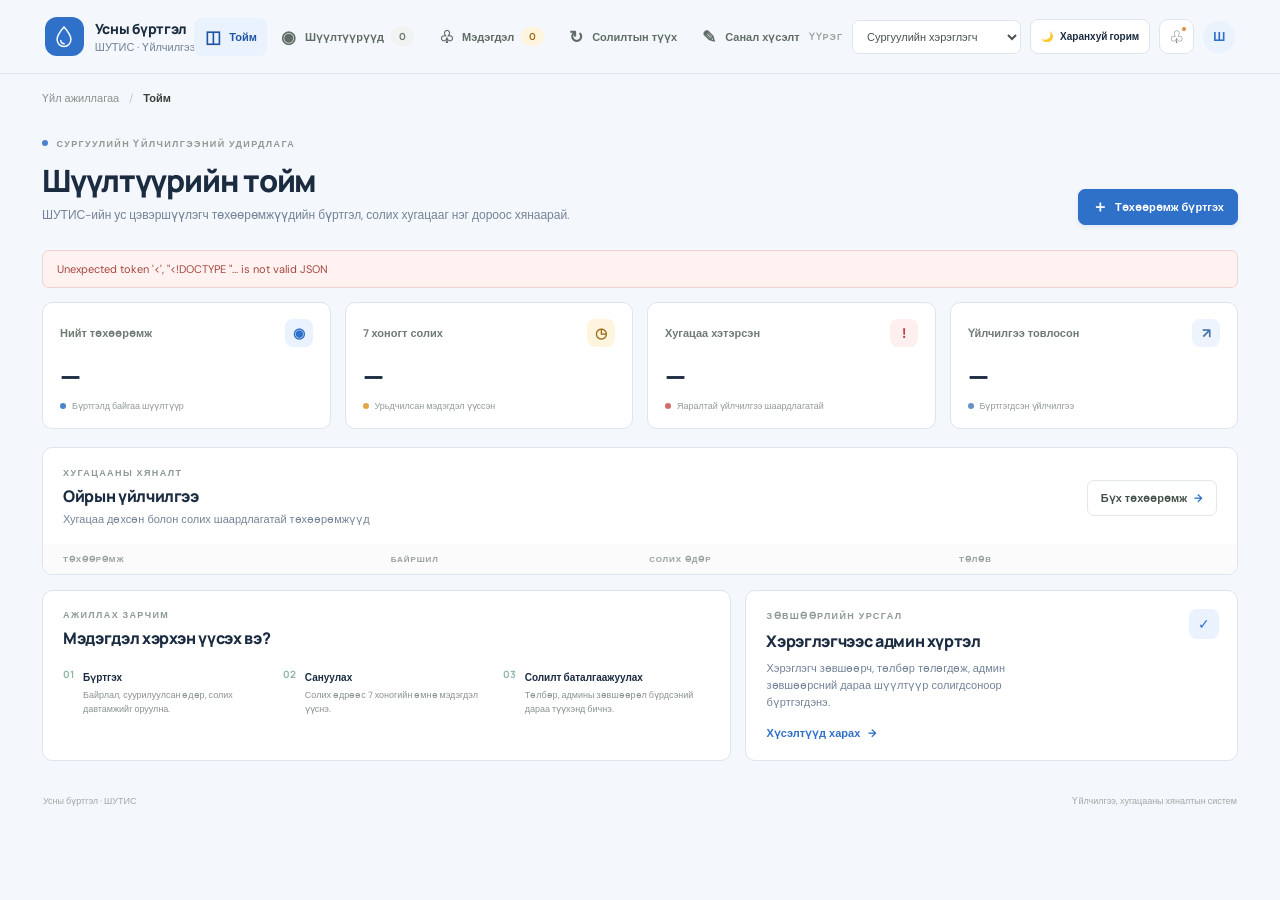
==== commit 5743b9f5: "Add institution and building filters Co-authored-by: Copilot <223556219+Copilot@users.noreply.github" ====
--- a/wwwroot/index.html
+++ b/wwwroot/index.html
@@ -119,7 +119,18 @@
         <section class="content-card">
           <div class="card-heading list-heading">
             <div><div class="section-kicker">ТӨХӨӨРӨМЖИЙН САН</div><h2>Бүртгэлтэй шүүлтүүрүүд</h2><p>Төхөөрөмжийн байршил болон солих хугацааг хянана</p></div>
-            <label class="search-box"><span>⌕</span><input id="filter-search" type="search" placeholder="Нэр, байршлаар хайх…" aria-label="Шүүлтүүр хайх"></label>
+            <div class="filter-controls">
+              <label class="search-box"><span>⌕</span><input id="filter-search" type="search" placeholder="Төхөөрөмжийн нэрээр хайх…" aria-label="Төхөөрөмжийн нэрээр хайх"></label>
+              <select id="filter-institution" aria-label="Байгууллагаар шүүх">
+                <option value="">Бүх байгууллага</option>
+                <option value="ШУТИС">ШУТИС</option>
+                <option value="МУИС">МУИС</option>
+              </select>
+              <select id="filter-location" aria-label="Байршлаар шүүх">
+                <option value="">Бүх байр</option>
+              </select>
+              <button class="outline-button filter-reset" id="filter-reset" type="button">Цэвэрлэх</button>
+            </div>
           </div>
           <div class="table-wrap">
             <table>
@@ -200,8 +211,15 @@
       <div class="modal-heading"><div><div class="section-kicker">ШИНЭ БҮРТГЭЛ</div><h2>Төхөөрөмж нэмэх</h2></div><button class="close-button" type="button" data-close="register-dialog" aria-label="Хаах">×</button></div>
       <div class="form-grid">
         <label>Хөрөнгийн дугаар<input name="assetCode" placeholder="Жишээ: SHUTIS-006" required></label>
-        <label>Байгууллага<input name="institution" value="ШУТИС" required></label>
-        <label class="form-wide">Байрлал<input name="location" placeholder="Байр, давхар, өрөө" required></label>
+        <label>Байгууллага
+          <select id="register-institution" name="institution" required>
+            <option value="ШУТИС">ШУТИС</option>
+            <option value="МУИС">МУИС</option>
+          </select>
+        </label>
+        <label class="form-wide">Байрлал
+          <select id="register-location" name="location" required></select>
+        </label>
         <label>Төхөөрөмжийн загвар<input name="model" placeholder="Жишээ: Aqua Pro 300" required></label>
         <label>Суурилуулсан өдөр<input name="installDate" type="date" required></label>
         <label>Солих давтамж (сар)<input name="intervalMonths" type="number" min="1" max="60" value="6" required></label>
--- a/wwwroot/styles.css
+++ b/wwwroot/styles.css
@@ -150,6 +150,10 @@
 .workflow-badge { position: absolute; top: 18px; right: 18px; width: 30px; height: 30px; display: grid; place-items: center; border-radius: 8px; background: var(--accent-soft); color: var(--accent); }
 
 .list-heading { min-height: 94px; }
+.filter-controls { display: flex; align-items: center; justify-content: flex-end; gap: 7px; flex: 1; flex-wrap: wrap; }
+.filter-controls select,
+.modal select { min-height: 36px; padding: 7px 9px; border: 1px solid var(--line); border-radius: 7px; background: var(--paper); color: var(--ink); font-size: 10px; }
+.filter-reset { min-height: 36px; padding: 7px 10px; white-space: nowrap; }
 .search-box { width: min(250px, 35%); display: flex; align-items: center; gap: 8px; padding: 0 10px; border: 1px solid var(--line); border-radius: 7px; color: #9aa49d; }
 .search-box input { width: 100%; height: 34px; border: 0; outline: 0; color: var(--ink); background: transparent; font-size: 10px; }
 .search-box input::placeholder { color: #a5ada8; }
@@ -313,6 +317,8 @@
   .steps { grid-template-columns: 1fr; gap: 11px; }
   .info-card, .workflow-card { padding: 15px; }
   .list-heading { flex-direction: column; }
+  .filter-controls { width: 100%; justify-content: flex-start; }
+  .filter-controls select { flex: 1 1 140px; }
   .search-box { width: 100%; }
   .notification-intro { align-items: flex-start; gap: 11px; padding: 15px; }
   .notification-symbol { width: 35px; height: 35px; }
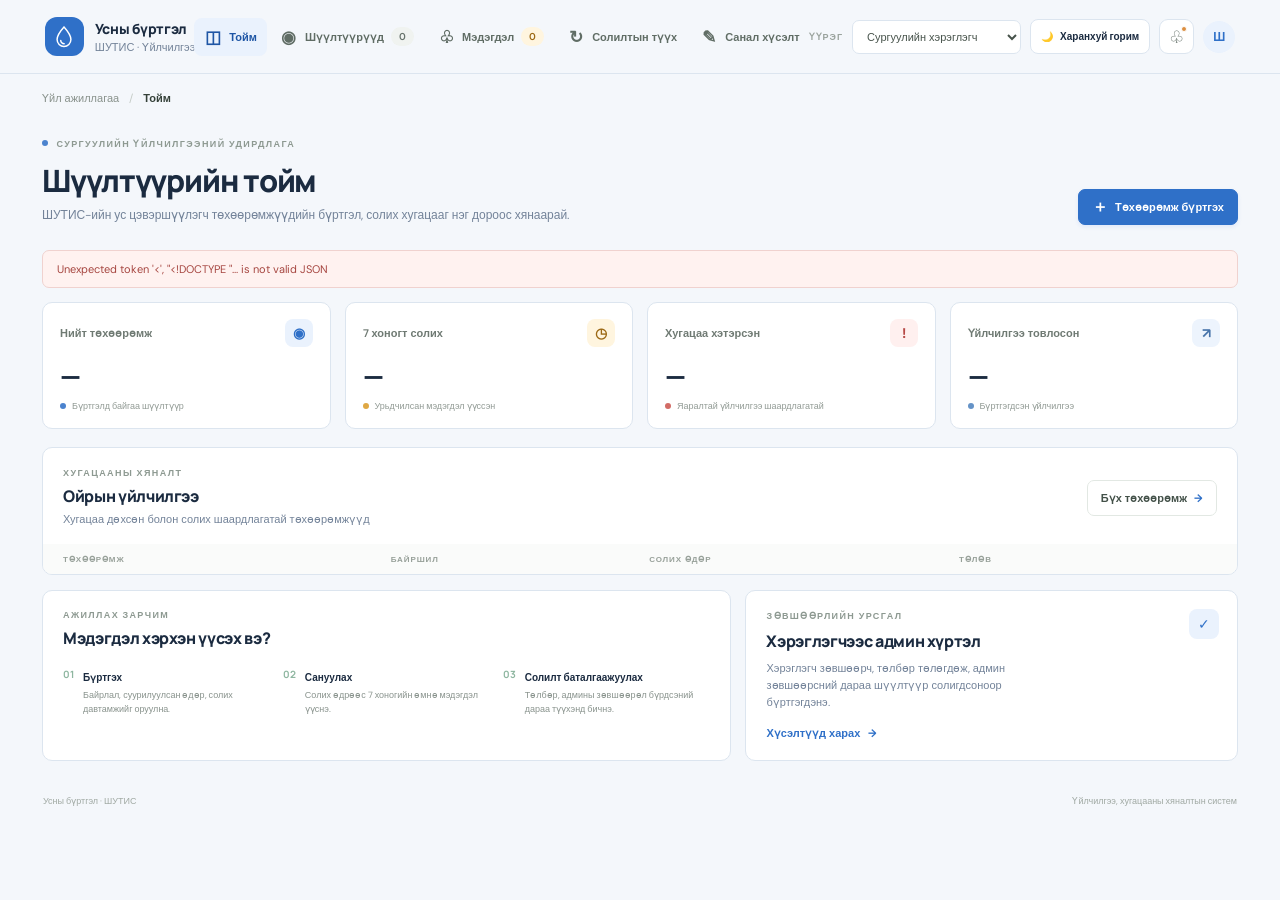
==== commit 3c79e4e9: "Use selectable device and location filters Co-authored-by: Copilot <223556219+Copilot@users.noreply." ====
--- a/wwwroot/index.html
+++ b/wwwroot/index.html
@@ -120,7 +120,9 @@
           <div class="card-heading list-heading">
             <div><div class="section-kicker">ТӨХӨӨРӨМЖИЙН САН</div><h2>Бүртгэлтэй шүүлтүүрүүд</h2><p>Төхөөрөмжийн байршил болон солих хугацааг хянана</p></div>
             <div class="filter-controls">
-              <label class="search-box"><span>⌕</span><input id="filter-search" type="search" placeholder="Төхөөрөмжийн нэрээр хайх…" aria-label="Төхөөрөмжийн нэрээр хайх"></label>
+              <select id="filter-choice" class="filter-choice" aria-label="Төхөөрөмжийн нэр эсвэл байршлаар шүүх">
+                <option value="">Нэр, байршлаар сонгох</option>
+              </select>
               <select id="filter-institution" aria-label="Байгууллагаар шүүх">
                 <option value="">Бүх байгууллага</option>
                 <option value="ШУТИС">ШУТИС</option>
--- a/wwwroot/styles.css
+++ b/wwwroot/styles.css
@@ -153,6 +153,7 @@
 .filter-controls { display: flex; align-items: center; justify-content: flex-end; gap: 7px; flex: 1; flex-wrap: wrap; }
 .filter-controls select,
 .modal select { min-height: 36px; padding: 7px 9px; border: 1px solid var(--line); border-radius: 7px; background: var(--paper); color: var(--ink); font-size: 10px; }
+.filter-controls .filter-choice { min-width: 220px; flex: 1 1 240px; }
 .filter-reset { min-height: 36px; padding: 7px 10px; white-space: nowrap; }
 .search-box { width: min(250px, 35%); display: flex; align-items: center; gap: 8px; padding: 0 10px; border: 1px solid var(--line); border-radius: 7px; color: #9aa49d; }
 .search-box input { width: 100%; height: 34px; border: 0; outline: 0; color: var(--ink); background: transparent; font-size: 10px; }
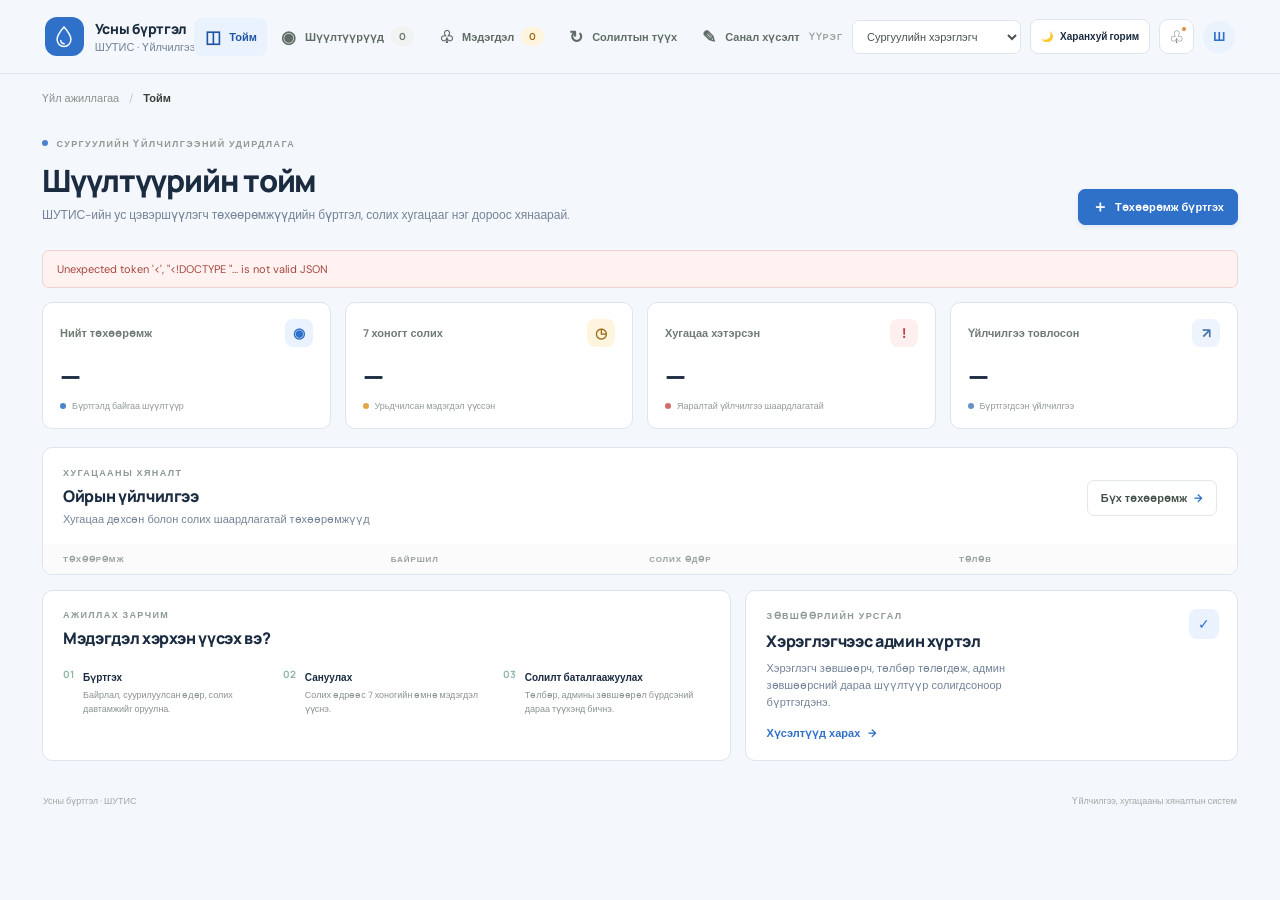
==== commit 19dcf574: "Bust stale GitHub Pages asset caches Co-authored-by: Copilot <223556219+Copilot@users.noreply.github" ====
--- a/wwwroot/index.html
+++ b/wwwroot/index.html
@@ -8,8 +8,8 @@
   <link rel="preconnect" href="https://fonts.googleapis.com">
   <link rel="preconnect" href="https://fonts.gstatic.com" crossorigin>
   <link href="https://fonts.googleapis.com/css2?family=DM+Sans:wght@400;500;600;700&family=Manrope:wght@400;500;600;700;800&display=swap" rel="stylesheet">
-  <link rel="stylesheet" href="styles.css">
-  <script src="app.js" defer></script>
+  <link rel="stylesheet" href="styles.css?v=filters-20261119">
+  <script src="app.js?v=filters-20261119" defer></script>
 </head>
 <body>
   <div class="app-shell">
